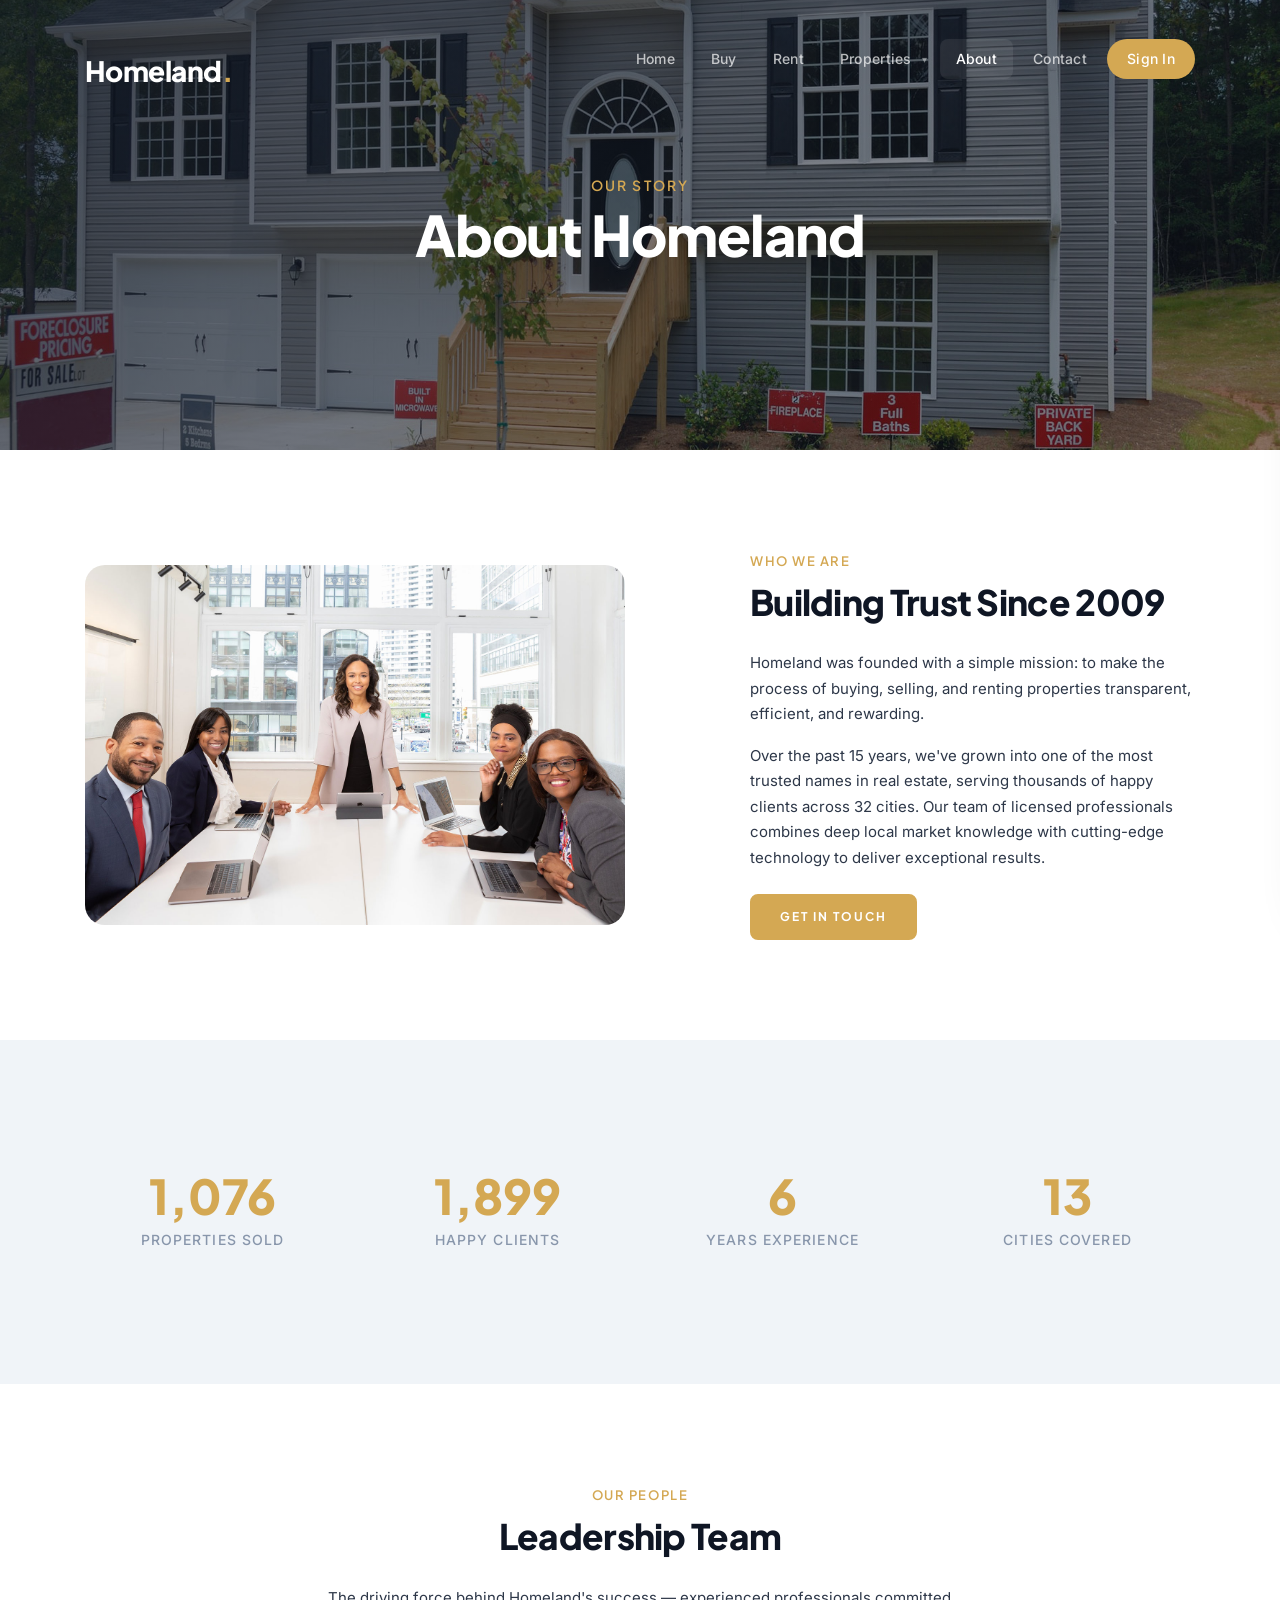
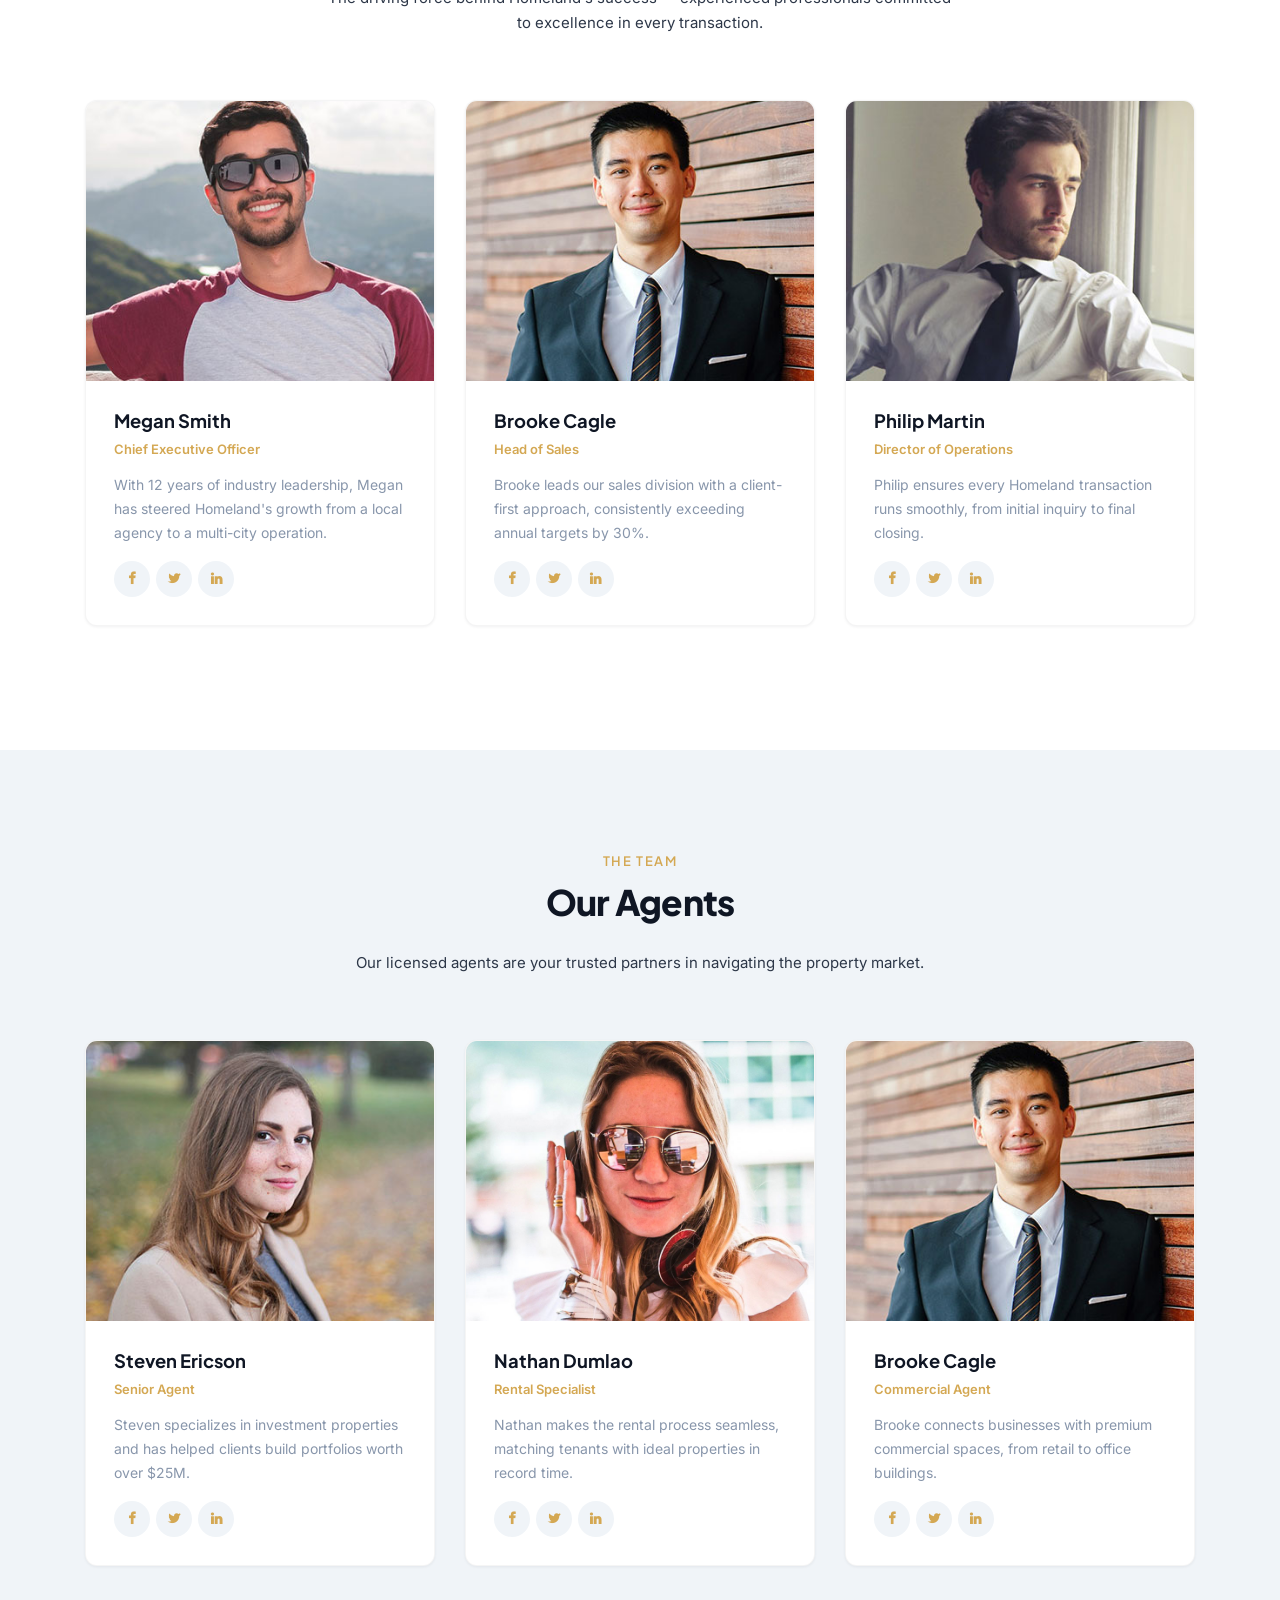
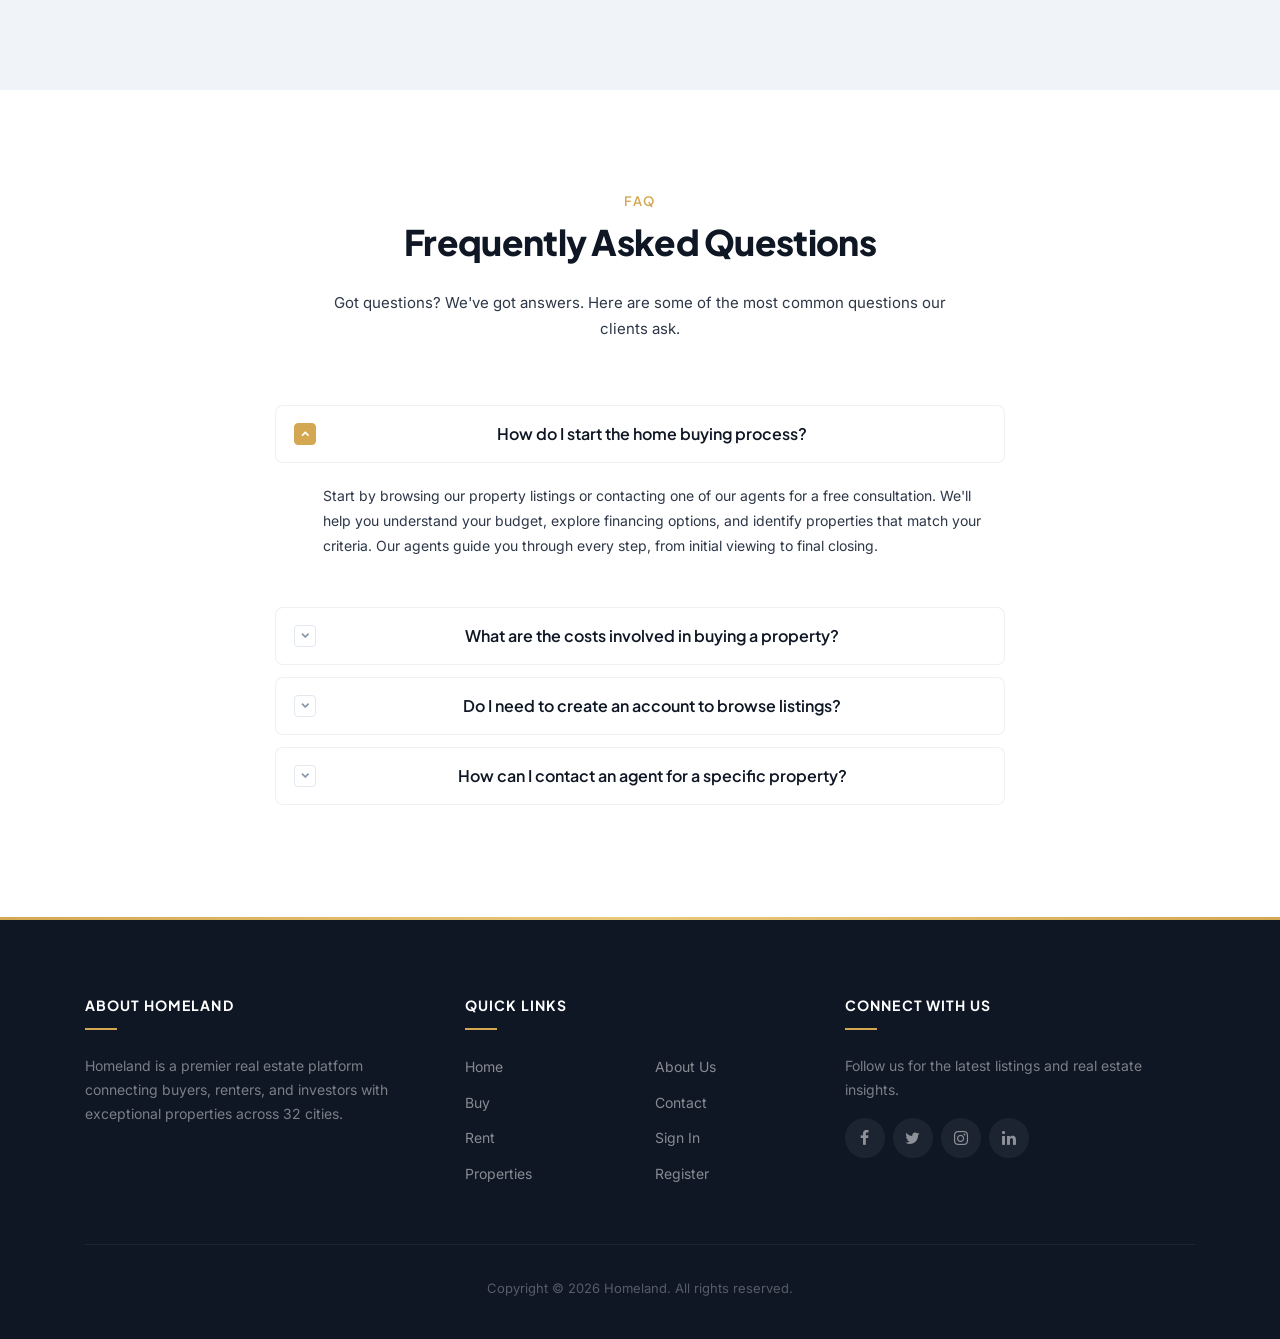
==== about.html @ 57247617 "All files and folder added" ====
<!DOCTYPE html>
<html lang="en">
  <head>
    <title>About Us — Homeland Real Estate</title>
    <meta charset="utf-8">
    <meta name="viewport" content="width=device-width, initial-scale=1, shrink-to-fit=no">
    <meta name="description" content="Learn about Homeland's mission, our leadership team, and why we're the most trusted name in real estate.">
    <link rel="preconnect" href="https://fonts.googleapis.com">
    <link rel="preconnect" href="https://fonts.gstatic.com" crossorigin>
    <link href="https://fonts.googleapis.com/css2?family=Plus+Jakarta+Sans:wght@400;500;600;700;800&family=Inter:wght@400;500;600&display=swap" rel="stylesheet">
    <link rel="stylesheet" href="fonts/icomoon/style.css">
    <link rel="stylesheet" href="css/bootstrap.min.css">
    <link rel="stylesheet" href="css/owl.carousel.min.css">
    <link rel="stylesheet" href="css/owl.theme.default.min.css">
    <link rel="stylesheet" href="fonts/flaticon/font/flaticon.css">
    <link rel="stylesheet" href="css/aos.css">
    <link rel="stylesheet" href="css/style.css">
  </head>
  <body>
  <div class="site-loader"></div>
  <div class="site-wrap">
    <div class="site-mobile-menu"><div class="site-mobile-menu-header"><div class="site-mobile-menu-close mt-3"><span class="icon-close2 js-menu-toggle"></span></div></div><div class="site-mobile-menu-body"></div></div>

    <div class="site-navbar" id="site-navbar">
      <div class="container py-1">
        <div class="row align-items-center">
          <div class="col-8 col-md-8 col-lg-4">
            <h1 class="mb-0 site-logo"><a href="index.html" class="text-white h2 mb-0"><strong>Homeland<span class="dot">.</span></strong></a></h1>
          </div>
          <div class="col-4 col-md-4 col-lg-8">
            <nav class="site-navigation text-right text-md-right" role="navigation">
              <div class="d-inline-block d-lg-none ml-md-0 mr-auto py-3"><a href="#" class="site-menu-toggle js-menu-toggle text-white"><span class="icon-menu h3"></span></a></div>
              <ul class="site-menu js-clone-nav d-none d-lg-block">
                <li><a href="index.html">Home</a></li>
                <li><a href="buy.html">Buy</a></li>
                <li><a href="rent.html">Rent</a></li>
                <li class="has-children"><a href="properties.html">Properties</a><ul class="dropdown arrow-top"><li><a href="#">Condo</a></li><li><a href="#">Property Land</a></li><li><a href="#">Commercial</a></li></ul></li>
                <li class="active"><a href="about.html">About</a></li>
                <li><a href="contact.html">Contact</a></li>
                <li><a href="login.html">Sign In</a></li>
              </ul>
            </nav>
          </div>
        </div>
      </div>
    </div>

    <div class="site-blocks-cover inner-page-cover overlay" style="background-image: url(images/hero_bg_2.jpg);">
      <div class="container">
        <div class="row align-items-center justify-content-center text-center">
          <div class="col-md-10" data-aos="fade-up">
            <span class="hero-subtitle">Our Story</span>
            <h1 class="mb-2">About Homeland</h1>
          </div>
        </div>
      </div>
    </div>

    <!-- Company Story -->
    <div class="site-section">
      <div class="container">
        <div class="row align-items-center">
          <div class="col-md-6 mb-4 mb-md-0" data-aos="fade-up">
            <img src="images/about.jpg" alt="About Homeland Real Estate" class="img-fluid rounded-lg" style="border-radius:var(--radius-lg);">
          </div>
          <div class="col-md-5 ml-auto" data-aos="fade-up" data-aos-delay="100">
            <div class="site-section-title">
              <span class="section-subtitle">Who We Are</span>
              <h2>Building Trust Since 2009</h2>
            </div>
            <p class="mb-3">Homeland was founded with a simple mission: to make the process of buying, selling, and renting properties transparent, efficient, and rewarding.</p>
            <p class="mb-4">Over the past 15 years, we've grown into one of the most trusted names in real estate, serving thousands of happy clients across 32 cities. Our team of licensed professionals combines deep local market knowledge with cutting-edge technology to deliver exceptional results.</p>
            <a href="contact.html" class="btn btn-amber btn-2">Get in Touch</a>
          </div>
        </div>
      </div>
    </div>

    <!-- Stats -->
    <div class="site-section bg-light" data-aos="fade-up">
      <div class="container">
        <div class="row">
          <div class="col-6 col-md-3"><div class="stat-item"><div class="stat-number" data-count="2500">0</div><div class="stat-label">Properties Sold</div></div></div>
          <div class="col-6 col-md-3"><div class="stat-item"><div class="stat-number" data-count="4800">0</div><div class="stat-label">Happy Clients</div></div></div>
          <div class="col-6 col-md-3"><div class="stat-item"><div class="stat-number" data-count="15">0</div><div class="stat-label">Years Experience</div></div></div>
          <div class="col-6 col-md-3"><div class="stat-item"><div class="stat-number" data-count="32">0</div><div class="stat-label">Cities Covered</div></div></div>
        </div>
      </div>
    </div>

    <!-- Leadership -->
    <div class="site-section">
      <div class="container">
        <div class="row mb-5 justify-content-center" data-aos="fade-up">
          <div class="col-md-7 text-center">
            <div class="site-section-title"><span class="section-subtitle">Our People</span><h2>Leadership Team</h2></div>
            <p>The driving force behind Homeland's success — experienced professionals committed to excellence in every transaction.</p>
          </div>
        </div>
        <div class="row">
          <div class="col-md-6 col-lg-4 mb-4" data-aos="fade-up" data-aos-delay="100">
            <div class="team-member"><img src="images/person_1.jpg" alt="Megan Smith"><div class="text"><h2>Megan Smith</h2><span>Chief Executive Officer</span><p>With 12 years of industry leadership, Megan has steered Homeland's growth from a local agency to a multi-city operation.</p><div class="social-links"><a href="#"><span class="icon-facebook"></span></a><a href="#"><span class="icon-twitter"></span></a><a href="#"><span class="icon-linkedin"></span></a></div></div></div>
          </div>
          <div class="col-md-6 col-lg-4 mb-4" data-aos="fade-up" data-aos-delay="200">
            <div class="team-member"><img src="images/person_2.jpg" alt="Brooke Cagle"><div class="text"><h2>Brooke Cagle</h2><span>Head of Sales</span><p>Brooke leads our sales division with a client-first approach, consistently exceeding annual targets by 30%.</p><div class="social-links"><a href="#"><span class="icon-facebook"></span></a><a href="#"><span class="icon-twitter"></span></a><a href="#"><span class="icon-linkedin"></span></a></div></div></div>
          </div>
          <div class="col-md-6 col-lg-4 mb-4" data-aos="fade-up" data-aos-delay="300">
            <div class="team-member"><img src="images/person_3.jpg" alt="Philip Martin"><div class="text"><h2>Philip Martin</h2><span>Director of Operations</span><p>Philip ensures every Homeland transaction runs smoothly, from initial inquiry to final closing.</p><div class="social-links"><a href="#"><span class="icon-facebook"></span></a><a href="#"><span class="icon-twitter"></span></a><a href="#"><span class="icon-linkedin"></span></a></div></div></div>
          </div>
        </div>
      </div>
    </div>

    <!-- Agents -->
    <div class="site-section bg-light">
      <div class="container">
        <div class="row mb-5 justify-content-center" data-aos="fade-up">
          <div class="col-md-7 text-center">
            <div class="site-section-title"><span class="section-subtitle">The Team</span><h2>Our Agents</h2></div>
            <p>Our licensed agents are your trusted partners in navigating the property market.</p>
          </div>
        </div>
        <div class="row">
          <div class="col-md-6 col-lg-4 mb-4" data-aos="fade-up" data-aos-delay="100">
            <div class="team-member"><img src="images/person_4.jpg" alt="Steven Ericson"><div class="text"><h2>Steven Ericson</h2><span>Senior Agent</span><p>Steven specializes in investment properties and has helped clients build portfolios worth over $25M.</p><div class="social-links"><a href="#"><span class="icon-facebook"></span></a><a href="#"><span class="icon-twitter"></span></a><a href="#"><span class="icon-linkedin"></span></a></div></div></div>
          </div>
          <div class="col-md-6 col-lg-4 mb-4" data-aos="fade-up" data-aos-delay="200">
            <div class="team-member"><img src="images/person_5.jpg" alt="Nathan Dumlao"><div class="text"><h2>Nathan Dumlao</h2><span>Rental Specialist</span><p>Nathan makes the rental process seamless, matching tenants with ideal properties in record time.</p><div class="social-links"><a href="#"><span class="icon-facebook"></span></a><a href="#"><span class="icon-twitter"></span></a><a href="#"><span class="icon-linkedin"></span></a></div></div></div>
          </div>
          <div class="col-md-6 col-lg-4 mb-4" data-aos="fade-up" data-aos-delay="300">
            <div class="team-member"><img src="images/person_2.jpg" alt="Brooke Cagle"><div class="text"><h2>Brooke Cagle</h2><span>Commercial Agent</span><p>Brooke connects businesses with premium commercial spaces, from retail to office buildings.</p><div class="social-links"><a href="#"><span class="icon-facebook"></span></a><a href="#"><span class="icon-twitter"></span></a><a href="#"><span class="icon-linkedin"></span></a></div></div></div>
          </div>
        </div>
      </div>
    </div>

    <!-- FAQ -->
    <div class="site-section">
      <div class="container">
        <div class="row justify-content-center mb-5" data-aos="fade-up">
          <div class="col-md-7 text-center">
            <div class="site-section-title"><span class="section-subtitle">FAQ</span><h2>Frequently Asked Questions</h2></div>
            <p>Got questions? We've got answers. Here are some of the most common questions our clients ask.</p>
          </div>
        </div>
        <div class="row justify-content-center" data-aos="fade-up" data-aos-delay="100">
          <div class="col-md-8">
            <div class="accordion" id="accordion">
              <div class="accordion-item"><h3 class="mb-0 heading"><a class="btn-block" data-toggle="collapse" href="#collapseOne" role="button" aria-expanded="true" aria-controls="collapseOne">How do I start the home buying process?<span class="icon"></span></a></h3><div id="collapseOne" class="collapse show" data-parent="#accordion"><div class="body-text"><p>Start by browsing our property listings or contacting one of our agents for a free consultation. We'll help you understand your budget, explore financing options, and identify properties that match your criteria. Our agents guide you through every step, from initial viewing to final closing.</p></div></div></div>
              <div class="accordion-item"><h3 class="mb-0 heading"><a class="btn-block" data-toggle="collapse" href="#collapseTwo" role="button" aria-expanded="false" aria-controls="collapseTwo">What are the costs involved in buying a property?<span class="icon"></span></a></h3><div id="collapseTwo" class="collapse" data-parent="#accordion"><div class="body-text"><p>Beyond the purchase price, buyers should budget for closing costs (typically 2-5% of the price), property inspection fees, appraisal fees, and potential homeowner's insurance. Our agents provide a detailed cost breakdown specific to each property so there are no surprises.</p></div></div></div>
              <div class="accordion-item"><h3 class="mb-0 heading"><a class="btn-block" data-toggle="collapse" href="#collapseThree" role="button" aria-expanded="false" aria-controls="collapseThree">Do I need to create an account to browse listings?<span class="icon"></span></a></h3><div id="collapseThree" class="collapse" data-parent="#accordion"><div class="body-text"><p>No, you can freely browse all our property listings without an account. However, creating a free account lets you save favorite properties, set up search alerts, and get personalized recommendations based on your preferences.</p></div></div></div>
              <div class="accordion-item"><h3 class="mb-0 heading"><a class="btn-block" data-toggle="collapse" href="#collapseFour" role="button" aria-expanded="false" aria-controls="collapseFour">How can I contact an agent for a specific property?<span class="icon"></span></a></h3><div id="collapseFour" class="collapse" data-parent="#accordion"><div class="body-text"><p>Each property listing features a "Contact Agent" form where you can send a direct inquiry. You can also call our main office, use the live chat on our contact page, or visit us in person. We aim to respond to all inquiries within 2 business hours.</p></div></div></div>
            </div>
          </div>
        </div>
      </div>
    </div>

    <footer class="site-footer">
      <div class="container">
        <div class="row">
          <div class="col-lg-4 mb-5 mb-lg-0"><h3 class="footer-heading mb-4">About Homeland</h3><p>Homeland is a premier real estate platform connecting buyers, renters, and investors with exceptional properties across 32 cities.</p></div>
          <div class="col-lg-4 mb-5 mb-lg-0"><div class="row"><div class="col-md-12"><h3 class="footer-heading mb-4">Quick Links</h3></div><div class="col-md-6"><ul><li><a href="index.html">Home</a></li><li><a href="buy.html">Buy</a></li><li><a href="rent.html">Rent</a></li><li><a href="properties.html">Properties</a></li></ul></div><div class="col-md-6"><ul><li><a href="about.html">About Us</a></li><li><a href="contact.html">Contact</a></li><li><a href="login.html">Sign In</a></li><li><a href="register.html">Register</a></li></ul></div></div></div>
          <div class="col-lg-4"><h3 class="footer-heading mb-4">Connect With Us</h3><p>Follow us for the latest listings and real estate insights.</p><div class="footer-social mt-3"><a href="#"><span class="icon-facebook"></span></a><a href="#"><span class="icon-twitter"></span></a><a href="#"><span class="icon-instagram"></span></a><a href="#"><span class="icon-linkedin"></span></a></div></div>
        </div>
        <div class="footer-bottom"><p>Copyright &copy; <script>document.write(new Date().getFullYear());</script> Homeland. All rights reserved.</p></div>
      </div>
    </footer>
  </div>

  <script src="js/jquery-3.3.1.min.js"></script>
  <script src="js/jquery-migrate-3.0.1.min.js"></script>
  <script src="js/jquery-ui.js"></script>
  <script src="js/popper.min.js"></script>
  <script src="js/bootstrap.min.js"></script>
  <script src="js/owl.carousel.min.js"></script>
  <script src="js/aos.js"></script>
  <script src="js/main.js"></script>
  </body>
</html>
---- fonts/icomoon/style.css ----
@font-face {
  font-family: 'icomoon';
  src:  url('fonts/icomoon.eot?10si43');
  src:  url('fonts/icomoon.eot?10si43#iefix') format('embedded-opentype'),
    url('fonts/icomoon.ttf?10si43') format('truetype'),
    url('fonts/icomoon.woff?10si43') format('woff'),
    url('fonts/icomoon.svg?10si43#icomoon') format('svg');
  font-weight: normal;
  font-style: normal;
}

[class^="icon-"], [class*=" icon-"] {
  /* use !important to prevent issues with browser extensions that change fonts */
  font-family: 'icomoon' !important;
  speak: none;
  font-style: normal;
  font-weight: normal;
  font-variant: normal;
  text-transform: none;
  line-height: 1;

  /* Better Font Rendering =========== */
  -webkit-font-smoothing: antialiased;
  -moz-osx-font-smoothing: grayscale;
}

.icon-asterisk:before {
  content: "\f069";
}
.icon-plus:before {
  content: "\f067";
}
.icon-question:before {
  content: "\f128";
}
.icon-minus:before {
  content: "\f068";
}
.icon-glass:before {
  content: "\f000";
}
.icon-music:before {
  content: "\f001";
}
.icon-search:before {
  content: "\f002";
}
.icon-envelope-o:before {
  content: "\f003";
}
.icon-heart:before {
  content: "\f004";
}
.icon-star:before {
  content: "\f005";
}
.icon-star-o:before {
  content: "\f006";
}
.icon-user:before {
  content: "\f007";
}
.icon-film:before {
  content: "\f008";
}
.icon-th-large:before {
  content: "\f009";
}
.icon-th:before {
  content: "\f00a";
}
.icon-th-list:before {
  content: "\f00b";
}
.icon-check:before {
  content: "\f00c";
}
.icon-close:before {
  content: "\f00d";
}
.icon-remove:before {
  content: "\f00d";
}
.icon-times:before {
  content: "\f00d";
}
.icon-search-plus:before {
  content: "\f00e";
}
.icon-search-minus:before {
  content: "\f010";
}
.icon-power-off:before {
  content: "\f011";
}
.icon-signal:before {
  content: "\f012";
}
.icon-cog:before {
  content: "\f013";
}
.icon-gear:before {
  content: "\f013";
}
.icon-trash-o:before {
  content: "\f014";
}
.icon-home:before {
  content: "\f015";
}
.icon-file-o:before {
  content: "\f016";
}
.icon-clock-o:before {
  content: "\f017";
}
.icon-road:before {
  content: "\f018";
}
.icon-download:before {
  content: "\f019";
}
.icon-arrow-circle-o-down:before {
  content: "\f01a";
}
.icon-arrow-circle-o-up:before {
  content: "\f01b";
}
.icon-inbox:before {
  content: "\f01c";
}
.icon-play-circle-o:before {
  content: "\f01d";
}
.icon-repeat:before {
  content: "\f01e";
}
.icon-rotate-right:before {
  content: "\f01e";
}
.icon-refresh:before {
  content: "\f021";
}
.icon-list-alt:before {
  content: "\f022";
}
.icon-lock:before {
  content: "\f023";
}
.icon-flag:before {
  content: "\f024";
}
.icon-headphones:before {
  content: "\f025";
}
.icon-volume-off:before {
  content: "\f026";
}
.icon-volume-down:before {
  content: "\f027";
}
.icon-volume-up:before {
  content: "\f028";
}
.icon-qrcode:before {
  content: "\f029";
}
.icon-barcode:before {
  content: "\f02a";
}
.icon-tag:before {
  content: "\f02b";
}
.icon-tags:before {
  content: "\f02c";
}
.icon-book:before {
  content: "\f02d";
}
.icon-bookmark:before {
  content: "\f02e";
}
.icon-print:before {
  content: "\f02f";
}
.icon-camera:before {
  content: "\f030";
}
.icon-font:before {
  content: "\f031";
}
.icon-bold:before {
  content: "\f032";
}
.icon-italic:before {
  content: "\f033";
}
.icon-text-height:before {
  content: "\f034";
}
.icon-text-width:before {
  content: "\f035";
}
.icon-align-left:before {
  content: "\f036";
}
.icon-align-center:before {
  content: "\f037";
}
.icon-align-right:before {
  content: "\f038";
}
.icon-align-justify:before {
  content: "\f039";
}
.icon-list:before {
  content: "\f03a";
}
.icon-dedent:before {
  content: "\f03b";
}
.icon-outdent:before {
  content: "\f03b";
}
.icon-indent:before {
  content: "\f03c";
}
.icon-video-camera:before {
  content: "\f03d";
}
.icon-image:before {
  content: "\f03e";
}
.icon-photo:before {
  content: "\f03e";
}
.icon-picture-o:before {
  content: "\f03e";
}
.icon-pencil:before {
  content: "\f040";
}
.icon-map-marker:before {
  content: "\f041";
}
.icon-adjust:before {
  content: "\f042";
}
.icon-tint:before {
  content: "\f043";
}
.icon-edit:before {
  content: "\f044";
}
.icon-pencil-square-o:before {
  content: "\f044";
}
.icon-share-square-o:before {
  content: "\f045";
}
.icon-check-square-o:before {
  content: "\f046";
}
.icon-arrows:before {
  content: "\f047";
}
.icon-step-backward:before {
  content: "\f048";
}
.icon-fast-backward:before {
  content: "\f049";
}
.icon-backward:before {
  content: "\f04a";
}
.icon-play:before {
  content: "\f04b";
}
.icon-pause:before {
  content: "\f04c";
}
.icon-stop:before {
  content: "\f04d";
}
.icon-forward:before {
  content: "\f04e";
}
.icon-fast-forward:before {
  content: "\f050";
}
.icon-step-forward:before {
  content: "\f051";
}
.icon-eject:before {
  content: "\f052";
}
.icon-chevron-left:before {
  content: "\f053";
}
.icon-chevron-right:before {
  content: "\f054";
}
.icon-plus-circle:before {
  content: "\f055";
}
.icon-minus-circle:before {
  content: "\f056";
}
.icon-times-circle:before {
  content: "\f057";
}
.icon-check-circle:before {
  content: "\f058";
}
.icon-question-circle:before {
  content: "\f059";
}
.icon-info-circle:before {
  content: "\f05a";
}
.icon-crosshairs:before {
  content: "\f05b";
}
.icon-times-circle-o:before {
  content: "\f05c";
}
.icon-check-circle-o:before {
  content: "\f05d";
}
.icon-ban:before {
  content: "\f05e";
}
.icon-arrow-left:before {
  content: "\f060";
}
.icon-arrow-right:before {
  content: "\f061";
}
.icon-arrow-up:before {
  content: "\f062";
}
.icon-arrow-down:before {
  content: "\f063";
}
.icon-mail-forward:before {
  content: "\f064";
}
.icon-share:before {
  content: "\f064";
}
.icon-expand:before {
  content: "\f065";
}
.icon-compress:before {
  content: "\f066";
}
.icon-exclamation-circle:before {
  content: "\f06a";
}
.icon-gift:before {
  content: "\f06b";
}
.icon-leaf:before {
  content: "\f06c";
}
.icon-fire:before {
  content: "\f06d";
}
.icon-eye:before {
  content: "\f06e";
}
.icon-eye-slash:before {
  content: "\f070";
}
.icon-exclamation-triangle:before {
  content: "\f071";
}
.icon-warning:before {
  content: "\f071";
}
.icon-plane:before {
  content: "\f072";
}
.icon-calendar:before {
  content: "\f073";
}
.icon-random:before {
  content: "\f074";
}
.icon-comment:before {
  content: "\f075";
}
.icon-magnet:before {
  content: "\f076";
}
.icon-chevron-up:before {
  content: "\f077";
}
.icon-chevron-down:before {
  content: "\f078";
}
.icon-retweet:before {
  content: "\f079";
}
.icon-shopping-cart:before {
  content: "\f07a";
}
.icon-folder:before {
  content: "\f07b";
}
.icon-folder-open:before {
  content: "\f07c";
}
.icon-arrows-v:before {
  content: "\f07d";
}
.icon-arrows-h:before {
  content: "\f07e";
}
.icon-bar-chart:before {
  content: "\f080";
}
.icon-bar-chart-o:before {
  content: "\f080";
}
.icon-twitter-square:before {
  content: "\f081";
}
.icon-facebook-square:before {
  content: "\f082";
}
.icon-camera-retro:before {
  content: "\f083";
}
.icon-key:before {
  content: "\f084";
}
.icon-cogs:before {
  content: "\f085";
}
.icon-gears:before {
  content: "\f085";
}
.icon-comments:before {
  content: "\f086";
}
.icon-thumbs-o-up:before {
  content: "\f087";
}
.icon-thumbs-o-down:before {
  content: "\f088";
}
.icon-star-half:before {
  content: "\f089";
}
.icon-heart-o:before {
  content: "\f08a";
}
.icon-sign-out:before {
  content: "\f08b";
}
.icon-linkedin-square:before {
  content: "\f08c";
}
.icon-thumb-tack:before {
  content: "\f08d";
}
.icon-external-link:before {
  content: "\f08e";
}
.icon-sign-in:before {
  content: "\f090";
}
.icon-trophy:before {
  content: "\f091";
}
.icon-github-square:before {
  content: "\f092";
}
.icon-upload:before {
  content: "\f093";
}
.icon-lemon-o:before {
  content: "\f094";
}
.icon-phone:before {
  content: "\f095";
}
.icon-square-o:before {
  content: "\f096";
}
.icon-bookmark-o:before {
  content: "\f097";
}
.icon-phone-square:before {
  content: "\f098";
}
.icon-twitter:before {
  content: "\f099";
}
.icon-facebook:before {
  content: "\f09a";
}
.icon-facebook-f:before {
  content: "\f09a";
}
.icon-github:before {
  content: "\f09b";
}
.icon-unlock:before {
  content: "\f09c";
}
.icon-credit-card:before {
  content: "\f09d";
}
.icon-feed:before {
  content: "\f09e";
}
.icon-rss:before {
  content: "\f09e";
}
.icon-hdd-o:before {
  content: "\f0a0";
}
.icon-bullhorn:before {
  content: "\f0a1";
}
.icon-bell-o:before {
  content: "\f0a2";
}
.icon-certificate:before {
  content: "\f0a3";
}
.icon-hand-o-right:before {
  content: "\f0a4";
}
.icon-hand-o-left:before {
  content: "\f0a5";
}
.icon-hand-o-up:before {
  content: "\f0a6";
}
.icon-hand-o-down:before {
  content: "\f0a7";
}
.icon-arrow-circle-left:before {
  content: "\f0a8";
}
.icon-arrow-circle-right:before {
  content: "\f0a9";
}
.icon-arrow-circle-up:before {
  content: "\f0aa";
}
.icon-arrow-circle-down:before {
  content: "\f0ab";
}
.icon-globe:before {
  content: "\f0ac";
}
.icon-wrench:before {
  content: "\f0ad";
}
.icon-tasks:before {
  content: "\f0ae";
}
.icon-filter:before {
  content: "\f0b0";
}
.icon-briefcase:before {
  content: "\f0b1";
}
.icon-arrows-alt:before {
  content: "\f0b2";
}
.icon-group:before {
  content: "\f0c0";
}
.icon-users:before {
  content: "\f0c0";
}
.icon-chain:before {
  content: "\f0c1";
}
.icon-link:before {
  content: "\f0c1";
}
.icon-cloud:before {
  content: "\f0c2";
}
.icon-flask:before {
  content: "\f0c3";
}
.icon-cut:before {
  content: "\f0c4";
}
.icon-scissors:before {
  content: "\f0c4";
}
.icon-copy:before {
  content: "\f0c5";
}
.icon-files-o:before {
  content: "\f0c5";
}
.icon-paperclip:before {
  content: "\f0c6";
}
.icon-floppy-o:before {
  content: "\f0c7";
}
.icon-save:before {
  content: "\f0c7";
}
.icon-square:before {
  content: "\f0c8";
}
.icon-bars:before {
  content: "\f0c9";
}
.icon-navicon:before {
  content: "\f0c9";
}
.icon-reorder:before {
  content: "\f0c9";
}
.icon-list-ul:before {
  content: "\f0ca";
}
.icon-list-ol:before {
  content: "\f0cb";
}
.icon-strikethrough:before {
  content: "\f0cc";
}
.icon-underline:before {
  content: "\f0cd";
}
.icon-table:before {
  content: "\f0ce";
}
.icon-magic:before {
  content: "\f0d0";
}
.icon-truck:before {
  content: "\f0d1";
}
.icon-pinterest:before {
  content: "\f0d2";
}
.icon-pinterest-square:before {
  content: "\f0d3";
}
.icon-google-plus-square:before {
  content: "\f0d4";
}
.icon-google-plus:before {
  content: "\f0d5";
}
.icon-money:before {
  content: "\f0d6";
}
.icon-caret-down:before {
  content: "\f0d7";
}
.icon-caret-up:before {
  content: "\f0d8";
}
.icon-caret-left:before {
  content: "\f0d9";
}
.icon-caret-right:before {
  content: "\f0da";
}
.icon-columns:before {
  content: "\f0db";
}
.icon-sort:before {
  content: "\f0dc";
}
.icon-unsorted:before {
  content: "\f0dc";
}
.icon-sort-desc:before {
  content: "\f0dd";
}
.icon-sort-down:before {
  content: "\f0dd";
}
.icon-sort-asc:before {
  content: "\f0de";
}
.icon-sort-up:before {
  content: "\f0de";
}
.icon-envelope:before {
  content: "\f0e0";
}
.icon-linkedin:before {
  content: "\f0e1";
}
.icon-rotate-left:before {
  content: "\f0e2";
}
.icon-undo:before {
  content: "\f0e2";
}
.icon-gavel:before {
  content: "\f0e3";
}
.icon-legal:before {
  content: "\f0e3";
}
.icon-dashboard:before {
  content: "\f0e4";
}
.icon-tachometer:before {
  content: "\f0e4";
}
.icon-comment-o:before {
  content: "\f0e5";
}
.icon-comments-o:before {
  content: "\f0e6";
}
.icon-bolt:before {
  content: "\f0e7";
}
.icon-flash:before {
  content: "\f0e7";
}
.icon-sitemap:before {
  content: "\f0e8";
}
.icon-umbrella:before {
  content: "\f0e9";
}
.icon-clipboard:before {
  content: "\f0ea";
}
.icon-paste:before {
  content: "\f0ea";
}
.icon-lightbulb-o:before {
  content: "\f0eb";
}
.icon-exchange:before {
  content: "\f0ec";
}
.icon-cloud-download:before {
  content: "\f0ed";
}
.icon-cloud-upload:before {
  content: "\f0ee";
}
.icon-user-md:before {
  content: "\f0f0";
}
.icon-stethoscope:before {
  content: "\f0f1";
}
.icon-suitcase:before {
  content: "\f0f2";
}
.icon-bell:before {
  content: "\f0f3";
}
.icon-coffee:before {
  content: "\f0f4";
}
.icon-cutlery:before {
  content: "\f0f5";
}
.icon-file-text-o:before {
  content: "\f0f6";
}
.icon-building-o:before {
  content: "\f0f7";
}
.icon-hospital-o:before {
  content: "\f0f8";
}
.icon-ambulance:before {
  content: "\f0f9";
}
.icon-medkit:before {
  content: "\f0fa";
}
.icon-fighter-jet:before {
  content: "\f0fb";
}
.icon-beer:before {
  content: "\f0fc";
}
.icon-h-square:before {
  content: "\f0fd";
}
.icon-plus-square:before {
  content: "\f0fe";
}
.icon-angle-double-left:before {
  content: "\f100";
}
.icon-angle-double-right:before {
  content: "\f101";
}
.icon-angle-double-up:before {
  content: "\f102";
}
.icon-angle-double-down:before {
  content: "\f103";
}
.icon-angle-left:before {
  content: "\f104";
}
.icon-angle-right:before {
  content: "\f105";
}
.icon-angle-up:before {
  content: "\f106";
}
.icon-angle-down:before {
  content: "\f107";
}
.icon-desktop:before {
  content: "\f108";
}
.icon-laptop:before {
  content: "\f109";
}
.icon-tablet:before {
  content: "\f10a";
}
.icon-mobile:before {
  content: "\f10b";
}
.icon-mobile-phone:before {
  content: "\f10b";
}
.icon-circle-o:before {
  content: "\f10c";
}
.icon-quote-left:before {
  content: "\f10d";
}
.icon-quote-right:before {
  content: "\f10e";
}
.icon-spinner:before {
  content: "\f110";
}
.icon-circle:before {
  content: "\f111";
}
.icon-mail-reply:before {
  content: "\f112";
}
.icon-reply:before {
  content: "\f112";
}
.icon-github-alt:before {
  content: "\f113";
}
.icon-folder-o:before {
  content: "\f114";
}
.icon-folder-open-o:before {
  content: "\f115";
}
.icon-smile-o:before {
  content: "\f118";
}
.icon-frown-o:before {
  content: "\f119";
}
.icon-meh-o:before {
  content: "\f11a";
}
.icon-gamepad:before {
  content: "\f11b";
}
.icon-keyboard-o:before {
  content: "\f11c";
}
.icon-flag-o:before {
  content: "\f11d";
}
.icon-flag-checkered:before {
  content: "\f11e";
}
.icon-terminal:before {
  content: "\f120";
}
.icon-code:before {
  content: "\f121";
}
.icon-mail-reply-all:before {
  content: "\f122";
}
.icon-reply-all:before {
  content: "\f122";
}
.icon-star-half-empty:before {
  content: "\f123";
}
.icon-star-half-full:before {
  content: "\f123";
}
.icon-star-half-o:before {
  content: "\f123";
}
.icon-location-arrow:before {
  content: "\f124";
}
.icon-crop:before {
  content: "\f125";
}
.icon-code-fork:before {
  content: "\f126";
}
.icon-chain-broken:before {
  content: "\f127";
}
.icon-unlink:before {
  content: "\f127";
}
.icon-info:before {
  content: "\f129";
}
.icon-exclamation:before {
  content: "\f12a";
}
.icon-superscript:before {
  content: "\f12b";
}
.icon-subscript:before {
  content: "\f12c";
}
.icon-eraser:before {
  content: "\f12d";
}
.icon-puzzle-piece:before {
  content: "\f12e";
}
.icon-microphone:before {
  content: "\f130";
}
.icon-microphone-slash:before {
  content: "\f131";
}
.icon-shield:before {
  content: "\f132";
}
.icon-calendar-o:before {
  content: "\f133";
}
.icon-fire-extinguisher:before {
  content: "\f134";
}
.icon-rocket:before {
  content: "\f135";
}
.icon-maxcdn:before {
  content: "\f136";
}
.icon-chevron-circle-left:before {
  content: "\f137";
}
.icon-chevron-circle-right:before {
  content: "\f138";
}
.icon-chevron-circle-up:before {
  content: "\f139";
}
.icon-chevron-circle-down:before {
  content: "\f13a";
}
.icon-html5:before {
  content: "\f13b";
}
.icon-css3:before {
  content: "\f13c";
}
.icon-anchor:before {
  content: "\f13d";
}
.icon-unlock-alt:before {
  content: "\f13e";
}
.icon-bullseye:before {
  content: "\f140";
}
.icon-ellipsis-h:before {
  content: "\f141";
}
.icon-ellipsis-v:before {
  content: "\f142";
}
.icon-rss-square:before {
  content: "\f143";
}
.icon-play-circle:before {
  content: "\f144";
}
.icon-ticket:before {
  content: "\f145";
}
.icon-minus-square:before {
  content: "\f146";
}
.icon-minus-square-o:before {
  content: "\f147";
}
.icon-level-up:before {
  content: "\f148";
}
.icon-level-down:before {
  content: "\f149";
}
.icon-check-square:before {
  content: "\f14a";
}
.icon-pencil-square:before {
  content: "\f14b";
}
.icon-external-link-square:before {
  content: "\f14c";
}
.icon-share-square:before {
  content: "\f14d";
}
.icon-compass:before {
  content: "\f14e";
}
.icon-caret-square-o-down:before {
  content: "\f150";
}
.icon-toggle-down:before {
  content: "\f150";
}
.icon-caret-square-o-up:before {
  content: "\f151";
}
.icon-toggle-up:before {
  content: "\f151";
}
.icon-caret-square-o-right:before {
  content: "\f152";
}
.icon-toggle-right:before {
  content: "\f152";
}
.icon-eur:before {
  content: "\f153";
}
.icon-euro:before {
  content: "\f153";
}
.icon-gbp:before {
  content: "\f154";
}
.icon-dollar:before {
  content: "\f155";
}
.icon-usd:before {
  content: "\f155";
}
.icon-inr:before {
  content: "\f156";
}
.icon-rupee:before {
  content: "\f156";
}
.icon-cny:before {
  content: "\f157";
}
.icon-jpy:before {
  content: "\f157";
}
.icon-rmb:before {
  content: "\f157";
}
.icon-yen:before {
  content: "\f157";
}
.icon-rouble:before {
  content: "\f158";
}
.icon-rub:before {
  content: "\f158";
}
.icon-ruble:before {
  content: "\f158";
}
.icon-krw:before {
  content: "\f159";
}
.icon-won:before {
  content: "\f159";
}
.icon-bitcoin:before {
  content: "\f15a";
}
.icon-btc:before {
  content: "\f15a";
}
.icon-file:before {
  content: "\f15b";
}
.icon-file-text:before {
  content: "\f15c";
}
.icon-sort-alpha-asc:before {
  content: "\f15d";
}
.icon-sort-alpha-desc:before {
  content: "\f15e";
}
.icon-sort-amount-asc:before {
  content: "\f160";
}
.icon-sort-amount-desc:before {
  content: "\f161";
}
.icon-sort-numeric-asc:before {
  content: "\f162";
}
.icon-sort-numeric-desc:before {
  content: "\f163";
}
.icon-thumbs-up:before {
  content: "\f164";
}
.icon-thumbs-down:before {
  content: "\f165";
}
.icon-youtube-square:before {
  content: "\f166";
}
.icon-youtube:before {
  content: "\f167";
}
.icon-xing:before {
  content: "\f168";
}
.icon-xing-square:before {
  content: "\f169";
}
.icon-youtube-play:before {
  content: "\f16a";
}
.icon-dropbox:before {
  content: "\f16b";
}
.icon-stack-overflow:before {
  content: "\f16c";
}
.icon-instagram:before {
  content: "\f16d";
}
.icon-flickr:before {
  content: "\f16e";
}
.icon-adn:before {
  content: "\f170";
}
.icon-bitbucket:before {
  content: "\f171";
}
.icon-bitbucket-square:before {
  content: "\f172";
}
.icon-tumblr:before {
  content: "\f173";
}
.icon-tumblr-square:before {
  content: "\f174";
}
.icon-long-arrow-down:before {
  content: "\f175";
}
.icon-long-arrow-up:before {
  content: "\f176";
}
.icon-long-arrow-left:before {
  content: "\f177";
}
.icon-long-arrow-right:before {
  content: "\f178";
}
.icon-apple:before {
  content: "\f179";
}
.icon-windows:before {
  content: "\f17a";
}
.icon-android:before {
  content: "\f17b";
}
.icon-linux:before {
  content: "\f17c";
}
.icon-dribbble:before {
  content: "\f17d";
}
.icon-skype:before {
  content: "\f17e";
}
.icon-foursquare:before {
  content: "\f180";
}
.icon-trello:before {
  content: "\f181";
}
.icon-female:before {
  content: "\f182";
}
.icon-male:before {
  content: "\f183";
}
.icon-gittip:before {
  content: "\f184";
}
.icon-gratipay:before {
  content: "\f184";
}
.icon-sun-o:before {
  content: "\f185";
}
.icon-moon-o:before {
  content: "\f186";
}
.icon-archive:before {
  content: "\f187";
}
.icon-bug:before {
  content: "\f188";
}
.icon-vk:before {
  content: "\f189";
}
.icon-weibo:before {
  content: "\f18a";
}
.icon-renren:before {
  content: "\f18b";
}
.icon-pagelines:before {
  content: "\f18c";
}
.icon-stack-exchange:before {
  content: "\f18d";
}
.icon-arrow-circle-o-right:before {
  content: "\f18e";
}
.icon-arrow-circle-o-left:before {
  content: "\f190";
}
.icon-caret-square-o-left:before {
  content: "\f191";
}
.icon-toggle-left:before {
  content: "\f191";
}
.icon-dot-circle-o:before {
  content: "\f192";
}
.icon-wheelchair:before {
  content: "\f193";
}
.icon-vimeo-square:before {
  content: "\f194";
}
.icon-try:before {
  content: "\f195";
}
.icon-turkish-lira:before {
  content: "\f195";
}
.icon-plus-square-o:before {
  content: "\f196";
}
.icon-space-shuttle:before {
  content: "\f197";
}
.icon-slack:before {
  content: "\f198";
}
.icon-envelope-square:before {
  content: "\f199";
}
.icon-wordpress:before {
  content: "\f19a";
}
.icon-openid:before {
  content: "\f19b";
}
.icon-bank:before {
  content: "\f19c";
}
.icon-institution:before {
  content: "\f19c";
}
.icon-university:before {
  content: "\f19c";
}
.icon-graduation-cap:before {
  content: "\f19d";
}
.icon-mortar-board:before {
  content: "\f19d";
}
.icon-yahoo:before {
  content: "\f19e";
}
.icon-google:before {
  content: "\f1a0";
}
.icon-reddit:before {
  content: "\f1a1";
}
.icon-reddit-square:before {
  content: "\f1a2";
}
.icon-stumbleupon-circle:before {
  content: "\f1a3";
}
.icon-stumbleupon:before {
  content: "\f1a4";
}
.icon-delicious:before {
  content: "\f1a5";
}
.icon-digg:before {
  content: "\f1a6";
}
.icon-pied-piper-pp:before {
  content: "\f1a7";
}
.icon-pied-piper-alt:before {
  content: "\f1a8";
}
.icon-drupal:before {
  content: "\f1a9";
}
.icon-joomla:before {
  content: "\f1aa";
}
.icon-language:before {
  content: "\f1ab";
}
.icon-fax:before {
  content: "\f1ac";
}
.icon-building:before {
  content: "\f1ad";
}
.icon-child:before {
  content: "\f1ae";
}
.icon-paw:before {
  content: "\f1b0";
}
.icon-spoon:before {
  content: "\f1b1";
}
.icon-cube:before {
  content: "\f1b2";
}
.icon-cubes:before {
  content: "\f1b3";
}
.icon-behance:before {
  content: "\f1b4";
}
.icon-behance-square:before {
  content: "\f1b5";
}
.icon-steam:before {
  content: "\f1b6";
}
.icon-steam-square:before {
  content: "\f1b7";
}
.icon-recycle:before {
  content: "\f1b8";
}
.icon-automobile:before {
  content: "\f1b9";
}
.icon-car:before {
  content: "\f1b9";
}
.icon-cab:before {
  content: "\f1ba";
}
.icon-taxi:before {
  content: "\f1ba";
}
.icon-tree:before {
  content: "\f1bb";
}
.icon-spotify:before {
  content: "\f1bc";
}
.icon-deviantart:before {
  content: "\f1bd";
}
.icon-soundcloud:before {
  content: "\f1be";
}
.icon-database:before {
  content: "\f1c0";
}
.icon-file-pdf-o:before {
  content: "\f1c1";
}
.icon-file-word-o:before {
  content: "\f1c2";
}
.icon-file-excel-o:before {
  content: "\f1c3";
}
.icon-file-powerpoint-o:before {
  content: "\f1c4";
}
.icon-file-image-o:before {
  content: "\f1c5";
}
.icon-file-photo-o:before {
  content: "\f1c5";
}
.icon-file-picture-o:before {
  content: "\f1c5";
}
.icon-file-archive-o:before {
  content: "\f1c6";
}
.icon-file-zip-o:before {
  content: "\f1c6";
}
.icon-file-audio-o:before {
  content: "\f1c7";
}
.icon-file-sound-o:before {
  content: "\f1c7";
}
.icon-file-movie-o:before {
  content: "\f1c8";
}
.icon-file-video-o:before {
  content: "\f1c8";
}
.icon-file-code-o:before {
  content: "\f1c9";
}
.icon-vine:before {
  content: "\f1ca";
}
.icon-codepen:before {
  content: "\f1cb";
}
.icon-jsfiddle:before {
  content: "\f1cc";
}
.icon-life-bouy:before {
  content: "\f1cd";
}
.icon-life-buoy:before {
  content: "\f1cd";
}
.icon-life-ring:before {
  content: "\f1cd";
}
.icon-life-saver:before {
  content: "\f1cd";
}
.icon-support:before {
  content: "\f1cd";
}
.icon-circle-o-notch:before {
  content: "\f1ce";
}
.icon-ra:before {
  content: "\f1d0";
}
.icon-rebel:before {
  content: "\f1d0";
}
.icon-resistance:before {
  content: "\f1d0";
}
.icon-empire:before {
  content: "\f1d1";
}
.icon-ge:before {
  content: "\f1d1";
}
.icon-git-square:before {
  content: "\f1d2";
}
.icon-git:before {
  content: "\f1d3";
}
.icon-hacker-news:before {
  content: "\f1d4";
}
.icon-y-combinator-square:before {
  content: "\f1d4";
}
.icon-yc-square:before {
  content: "\f1d4";
}
.icon-tencent-weibo:before {
  content: "\f1d5";
}
.icon-qq:before {
  content: "\f1d6";
}
.icon-wechat:before {
  content: "\f1d7";
}
.icon-weixin:before {
  content: "\f1d7";
}
.icon-paper-plane:before {
  content: "\f1d8";
}
.icon-send:before {
  content: "\f1d8";
}
.icon-paper-plane-o:before {
  content: "\f1d9";
}
.icon-send-o:before {
  content: "\f1d9";
}
.icon-history:before {
  content: "\f1da";
}
.icon-circle-thin:before {
  content: "\f1db";
}
.icon-header:before {
  content: "\f1dc";
}
.icon-paragraph:before {
  content: "\f1dd";
}
.icon-sliders:before {
  content: "\f1de";
}
.icon-share-alt:before {
  content: "\f1e0";
}
.icon-share-alt-square:before {
  content: "\f1e1";
}
.icon-bomb:before {
  content: "\f1e2";
}
.icon-futbol-o:before {
  content: "\f1e3";
}
.icon-soccer-ball-o:before {
  content: "\f1e3";
}
.icon-tty:before {
  content: "\f1e4";
}
.icon-binoculars:before {
  content: "\f1e5";
}
.icon-plug:before {
  content: "\f1e6";
}
.icon-slideshare:before {
  content: "\f1e7";
}
.icon-twitch:before {
  content: "\f1e8";
}
.icon-yelp:before {
  content: "\f1e9";
}
.icon-newspaper-o:before {
  content: "\f1ea";
}
.icon-wifi:before {
  content: "\f1eb";
}
.icon-calculator:before {
  content: "\f1ec";
}
.icon-paypal:before {
  content: "\f1ed";
}
.icon-google-wallet:before {
  content: "\f1ee";
}
.icon-cc-visa:before {
  content: "\f1f0";
}
.icon-cc-mastercard:before {
  content: "\f1f1";
}
.icon-cc-discover:before {
  content: "\f1f2";
}
.icon-cc-amex:before {
  content: "\f1f3";
}
.icon-cc-paypal:before {
  content: "\f1f4";
}
.icon-cc-stripe:before {
  content: "\f1f5";
}
.icon-bell-slash:before {
  content: "\f1f6";
}
.icon-bell-slash-o:before {
  content: "\f1f7";
}
.icon-trash:before {
  content: "\f1f8";
}
.icon-copyright:before {
  content: "\f1f9";
}
.icon-at:before {
  content: "\f1fa";
}
.icon-eyedropper:before {
  content: "\f1fb";
}
.icon-paint-brush:before {
  content: "\f1fc";
}
.icon-birthday-cake:before {
  content: "\f1fd";
}
.icon-area-chart:before {
  content: "\f1fe";
}
.icon-pie-chart:before {
  content: "\f200";
}
.icon-line-chart:before {
  content: "\f201";
}
.icon-lastfm:before {
  content: "\f202";
}
.icon-lastfm-square:before {
  content: "\f203";
}
.icon-toggle-off:before {
  content: "\f204";
}
.icon-toggle-on:before {
  content: "\f205";
}
.icon-bicycle:before {
  content: "\f206";
}
.icon-bus:before {
  content: "\f207";
}
.icon-ioxhost:before {
  content: "\f208";
}
.icon-angellist:before {
  content: "\f209";
}
.icon-cc:before {
  content: "\f20a";
}
.icon-ils:before {
  content: "\f20b";
}
.icon-shekel:before {
  content: "\f20b";
}
.icon-sheqel:before {
  content: "\f20b";
}
.icon-meanpath:before {
  content: "\f20c";
}
.icon-buysellads:before {
  content: "\f20d";
}
.icon-connectdevelop:before {
  content: "\f20e";
}
.icon-dashcube:before {
  content: "\f210";
}
.icon-forumbee:before {
  content: "\f211";
}
.icon-leanpub:before {
  content: "\f212";
}
.icon-sellsy:before {
  content: "\f213";
}
.icon-shirtsinbulk:before {
  content: "\f214";
}
.icon-simplybuilt:before {
  content: "\f215";
}
.icon-skyatlas:before {
  content: "\f216";
}
.icon-cart-plus:before {
  content: "\f217";
}
.icon-cart-arrow-down:before {
  content: "\f218";
}
.icon-diamond:before {
  content: "\f219";
}
.icon-ship:before {
  content: "\f21a";
}
.icon-user-secret:before {
  content: "\f21b";
}
.icon-motorcycle:before {
  content: "\f21c";
}
.icon-street-view:before {
  content: "\f21d";
}
.icon-heartbeat:before {
  content: "\f21e";
}
.icon-venus:before {
  content: "\f221";
}
.icon-mars:before {
  content: "\f222";
}
.icon-mercury:before {
  content: "\f223";
}
.icon-intersex:before {
  content: "\f224";
}
.icon-transgender:before {
  content: "\f224";
}
.icon-transgender-alt:before {
  content: "\f225";
}
.icon-venus-double:before {
  content: "\f226";
}
.icon-mars-double:before {
  content: "\f227";
}
.icon-venus-mars:before {
  content: "\f228";
}
.icon-mars-stroke:before {
  content: "\f229";
}
.icon-mars-stroke-v:before {
  content: "\f22a";
}
.icon-mars-stroke-h:before {
  content: "\f22b";
}
.icon-neuter:before {
  content: "\f22c";
}
.icon-genderless:before {
  content: "\f22d";
}
.icon-facebook-official:before {
  content: "\f230";
}
.icon-pinterest-p:before {
  content: "\f231";
}
.icon-whatsapp:before {
  content: "\f232";
}
.icon-server:before {
  content: "\f233";
}
.icon-user-plus:before {
  content: "\f234";
}
.icon-user-times:before {
  content: "\f235";
}
.icon-bed:before {
  content: "\f236";
}
.icon-hotel:before {
  content: "\f236";
}
.icon-viacoin:before {
  content: "\f237";
}
.icon-train:before {
  content: "\f238";
}
.icon-subway:before {
  content: "\f239";
}
.icon-medium:before {
  content: "\f23a";
}
.icon-y-combinator:before {
  content: "\f23b";
}
.icon-yc:before {
  content: "\f23b";
}
.icon-optin-monster:before {
  content: "\f23c";
}
.icon-opencart:before {
  content: "\f23d";
}
.icon-expeditedssl:before {
  content: "\f23e";
}
.icon-battery:before {
  content: "\f240";
}
.icon-battery-4:before {
  content: "\f240";
}
.icon-battery-full:before {
  content: "\f240";
}
.icon-battery-3:before {
  content: "\f241";
}
.icon-battery-three-quarters:before {
  content: "\f241";
}
.icon-battery-2:before {
  content: "\f242";
}
.icon-battery-half:before {
  content: "\f242";
}
.icon-battery-1:before {
  content: "\f243";
}
.icon-battery-quarter:before {
  content: "\f243";
}
.icon-battery-0:before {
  content: "\f244";
}
.icon-battery-empty:before {
  content: "\f244";
}
.icon-mouse-pointer:before {
  content: "\f245";
}
.icon-i-cursor:before {
  content: "\f246";
}
.icon-object-group:before {
  content: "\f247";
}
.icon-object-ungroup:before {
  content: "\f248";
}
.icon-sticky-note:before {
  content: "\f249";
}
.icon-sticky-note-o:before {
  content: "\f24a";
}
.icon-cc-jcb:before {
  content: "\f24b";
}
.icon-cc-diners-club:before {
  content: "\f24c";
}
.icon-clone:before {
  content: "\f24d";
}
.icon-balance-scale:before {
  content: "\f24e";
}
.icon-hourglass-o:before {
  content: "\f250";
}
.icon-hourglass-1:before {
  content: "\f251";
}
.icon-hourglass-start:before {
  content: "\f251";
}
.icon-hourglass-2:before {
  content: "\f252";
}
.icon-hourglass-half:before {
  content: "\f252";
}
.icon-hourglass-3:before {
  content: "\f253";
}
.icon-hourglass-end:before {
  content: "\f253";
}
.icon-hourglass:before {
  content: "\f254";
}
.icon-hand-grab-o:before {
  content: "\f255";
}
.icon-hand-rock-o:before {
  content: "\f255";
}
.icon-hand-paper-o:before {
  content: "\f256";
}
.icon-hand-stop-o:before {
  content: "\f256";
}
.icon-hand-scissors-o:before {
  content: "\f257";
}
.icon-hand-lizard-o:before {
  content: "\f258";
}
.icon-hand-spock-o:before {
  content: "\f259";
}
.icon-hand-pointer-o:before {
  content: "\f25a";
}
.icon-hand-peace-o:before {
  content: "\f25b";
}
.icon-trademark:before {
  content: "\f25c";
}
.icon-registered:before {
  content: "\f25d";
}
.icon-creative-commons:before {
  content: "\f25e";
}
.icon-gg:before {
  content: "\f260";
}
.icon-gg-circle:before {
  content: "\f261";
}
.icon-tripadvisor:before {
  content: "\f262";
}
.icon-odnoklassniki:before {
  content: "\f263";
}
.icon-odnoklassniki-square:before {
  content: "\f264";
}
.icon-get-pocket:before {
  content: "\f265";
}
.icon-wikipedia-w:before {
  content: "\f266";
}
.icon-safari:before {
  content: "\f267";
}
.icon-chrome:before {
  content: "\f268";
}
.icon-firefox:before {
  content: "\f269";
}
.icon-opera:before {
  content: "\f26a";
}
.icon-internet-explorer:before {
  content: "\f26b";
}
.icon-television:before {
  content: "\f26c";
}
.icon-tv:before {
  content: "\f26c";
}
.icon-contao:before {
  content: "\f26d";
}
.icon-500px:before {
  content: "\f26e";
}
.icon-amazon:before {
  content: "\f270";
}
.icon-calendar-plus-o:before {
  content: "\f271";
}
.icon-calendar-minus-o:before {
  content: "\f272";
}
.icon-calendar-times-o:before {
  content: "\f273";
}
.icon-calendar-check-o:before {
  content: "\f274";
}
.icon-industry:before {
  content: "\f275";
}
.icon-map-pin:before {
  content: "\f276";
}
.icon-map-signs:before {
  content: "\f277";
}
.icon-map-o:before {
  content: "\f278";
}
.icon-map:before {
  content: "\f279";
}
.icon-commenting:before {
  content: "\f27a";
}
.icon-commenting-o:before {
  content: "\f27b";
}
.icon-houzz:before {
  content: "\f27c";
}
.icon-vimeo:before {
  content: "\f27d";
}
.icon-black-tie:before {
  content: "\f27e";
}
.icon-fonticons:before {
  content: "\f280";
}
.icon-reddit-alien:before {
  content: "\f281";
}
.icon-edge:before {
  content: "\f282";
}
.icon-credit-card-alt:before {
  content: "\f283";
}
.icon-codiepie:before {
  content: "\f284";
}
.icon-modx:before {
  content: "\f285";
}
.icon-fort-awesome:before {
  content: "\f286";
}
.icon-usb:before {
  content: "\f287";
}
.icon-product-hunt:before {
  content: "\f288";
}
.icon-mixcloud:before {
  content: "\f289";
}
.icon-scribd:before {
  content: "\f28a";
}
.icon-pause-circle:before {
  content: "\f28b";
}
.icon-pause-circle-o:before {
  content: "\f28c";
}
.icon-stop-circle:before {
  content: "\f28d";
}
.icon-stop-circle-o:before {
  content: "\f28e";
}
.icon-shopping-bag:before {
  content: "\f290";
}
.icon-shopping-basket:before {
  content: "\f291";
}
.icon-hashtag:before {
  content: "\f292";
}
.icon-bluetooth:before {
  content: "\f293";
}
.icon-bluetooth-b:before {
  content: "\f294";
}
.icon-percent:before {
  content: "\f295";
}
.icon-gitlab:before {
  content: "\f296";
}
.icon-wpbeginner:before {
  content: "\f297";
}
.icon-wpforms:before {
  content: "\f298";
}
.icon-envira:before {
  content: "\f299";
}
.icon-universal-access:before {
  content: "\f29a";
}
.icon-wheelchair-alt:before {
  content: "\f29b";
}
.icon-question-circle-o:before {
  content: "\f29c";
}
.icon-blind:before {
  content: "\f29d";
}
.icon-audio-description:before {
  content: "\f29e";
}
.icon-volume-control-phone:before {
  content: "\f2a0";
}
.icon-braille:before {
  content: "\f2a1";
}
.icon-assistive-listening-systems:before {
  content: "\f2a2";
}
.icon-american-sign-language-interpreting:before {
  content: "\f2a3";
}
.icon-asl-interpreting:before {
  content: "\f2a3";
}
.icon-deaf:before {
  content: "\f2a4";
}
.icon-deafness:before {
  content: "\f2a4";
}
.icon-hard-of-hearing:before {
  content: "\f2a4";
}
.icon-glide:before {
  content: "\f2a5";
}
.icon-glide-g:before {
  content: "\f2a6";
}
.icon-sign-language:before {
  content: "\f2a7";
}
.icon-signing:before {
  content: "\f2a7";
}
.icon-low-vision:before {
  content: "\f2a8";
}
.icon-viadeo:before {
  content: "\f2a9";
}
.icon-viadeo-square:before {
  content: "\f2aa";
}
.icon-snapchat:before {
  content: "\f2ab";
}
.icon-snapchat-ghost:before {
  content: "\f2ac";
}
.icon-snapchat-square:before {
  content: "\f2ad";
}
.icon-pied-piper:before {
  content: "\f2ae";
}
.icon-first-order:before {
  content: "\f2b0";
}
.icon-yoast:before {
  content: "\f2b1";
}
.icon-themeisle:before {
  content: "\f2b2";
}
.icon-google-plus-circle:before {
  content: "\f2b3";
}
.icon-google-plus-official:before {
  content: "\f2b3";
}
.icon-fa:before {
  content: "\f2b4";
}
.icon-font-awesome:before {
  content: "\f2b4";
}
.icon-handshake-o:before {
  content: "\f2b5";
}
.icon-envelope-open:before {
  content: "\f2b6";
}
.icon-envelope-open-o:before {
  content: "\f2b7";
}
.icon-linode:before {
  content: "\f2b8";
}
.icon-address-book:before {
  content: "\f2b9";
}
.icon-address-book-o:before {
  content: "\f2ba";
}
.icon-address-card:before {
  content: "\f2bb";
}
.icon-vcard:before {
  content: "\f2bb";
}
.icon-address-card-o:before {
  content: "\f2bc";
}
.icon-vcard-o:before {
  content: "\f2bc";
}
.icon-user-circle:before {
  content: "\f2bd";
}
.icon-user-circle-o:before {
  content: "\f2be";
}
.icon-user-o:before {
  content: "\f2c0";
}
.icon-id-badge:before {
  content: "\f2c1";
}
.icon-drivers-license:before {
  content: "\f2c2";
}
.icon-id-card:before {
  content: "\f2c2";
}
.icon-drivers-license-o:before {
  content: "\f2c3";
}
.icon-id-card-o:before {
  content: "\f2c3";
}
.icon-quora:before {
  content: "\f2c4";
}
.icon-free-code-camp:before {
  content: "\f2c5";
}
.icon-telegram:before {
  content: "\f2c6";
}
.icon-thermometer:before {
  content: "\f2c7";
}
.icon-thermometer-4:before {
  content: "\f2c7";
}
.icon-thermometer-full:before {
  content: "\f2c7";
}
.icon-thermometer-3:before {
  content: "\f2c8";
}
.icon-thermometer-three-quarters:before {
  content: "\f2c8";
}
.icon-thermometer-2:before {
  content: "\f2c9";
}
.icon-thermometer-half:before {
  content: "\f2c9";
}
.icon-thermometer-1:before {
  content: "\f2ca";
}
.icon-thermometer-quarter:before {
  content: "\f2ca";
}
.icon-thermometer-0:before {
  content: "\f2cb";
}
.icon-thermometer-empty:before {
  content: "\f2cb";
}
.icon-shower:before {
  content: "\f2cc";
}
.icon-bath:before {
  content: "\f2cd";
}
.icon-bathtub:before {
  content: "\f2cd";
}
.icon-s15:before {
  content: "\f2cd";
}
.icon-podcast:before {
  content: "\f2ce";
}
.icon-window-maximize:before {
  content: "\f2d0";
}
.icon-window-minimize:before {
  content: "\f2d1";
}
.icon-window-restore:before {
  content: "\f2d2";
}
.icon-times-rectangle:before {
  content: "\f2d3";
}
.icon-window-close:before {
  content: "\f2d3";
}
.icon-times-rectangle-o:before {
  content: "\f2d4";
}
.icon-window-close-o:before {
  content: "\f2d4";
}
.icon-bandcamp:before {
  content: "\f2d5";
}
.icon-grav:before {
  content: "\f2d6";
}
.icon-etsy:before {
  content: "\f2d7";
}
.icon-imdb:before {
  content: "\f2d8";
}
.icon-ravelry:before {
  content: "\f2d9";
}
.icon-eercast:before {
  content: "\f2da";
}
.icon-microchip:before {
  content: "\f2db";
}
.icon-snowflake-o:before {
  content: "\f2dc";
}
.icon-superpowers:before {
  content: "\f2dd";
}
.icon-wpexplorer:before {
  content: "\f2de";
}
.icon-meetup:before {
  content: "\f2e0";
}
.icon-3d_rotation:before {
  content: "\e84d";
}
.icon-ac_unit:before {
  content: "\eb3b";
}
.icon-alarm:before {
  content: "\e855";
}
.icon-access_alarms:before {
  content: "\e191";
}
.icon-schedule:before {
  content: "\e8b5";
}
.icon-accessibility:before {
  content: "\e84e";
}
.icon-accessible:before {
  content: "\e914";
}
.icon-account_balance:before {
  content: "\e84f";
}
.icon-account_balance_wallet:before {
  content: "\e850";
}
.icon-account_box:before {
  content: "\e851";
}
.icon-account_circle:before {
  content: "\e853";
}
.icon-adb:before {
  content: "\e60e";
}
.icon-add:before {
  content: "\e145";
}
.icon-add_a_photo:before {
  content: "\e439";
}
.icon-alarm_add:before {
  content: "\e856";
}
.icon-add_alert:before {
  content: "\e003";
}
.icon-add_box:before {
  content: "\e146";
}
.icon-add_circle:before {
  content: "\e147";
}
.icon-control_point:before {
  content: "\e3ba";
}
.icon-add_location:before {
  content: "\e567";
}
.icon-add_shopping_cart:before {
  content: "\e854";
}
.icon-queue:before {
  content: "\e03c";
}
.icon-add_to_queue:before {
  content: "\e05c";
}
.icon-adjust2:before {
  content: "\e39e";
}
.icon-airline_seat_flat:before {
  content: "\e630";
}
.icon-airline_seat_flat_angled:before {
  content: "\e631";
}
.icon-airline_seat_individual_suite:before {
  content: "\e632";
}
.icon-airline_seat_legroom_extra:before {
  content: "\e633";
}
.icon-airline_seat_legroom_normal:before {
  content: "\e634";
}
.icon-airline_seat_legroom_reduced:before {
  content: "\e635";
}
.icon-airline_seat_recline_extra:before {
  content: "\e636";
}
.icon-airline_seat_recline_normal:before {
  content: "\e637";
}
.icon-flight:before {
  content: "\e539";
}
.icon-airplanemode_inactive:before {
  content: "\e194";
}
.icon-airplay:before {
  content: "\e055";
}
.icon-airport_shuttle:before {
  content: "\eb3c";
}
.icon-alarm_off:before {
  content: "\e857";
}
.icon-alarm_on:before {
  content: "\e858";
}
.icon-album:before {
  content: "\e019";
}
.icon-all_inclusive:before {
  content: "\eb3d";
}
.icon-all_out:before {
  content: "\e90b";
}
.icon-android2:before {
  content: "\e859";
}
.icon-announcement:before {
  content: "\e85a";
}
.icon-apps:before {
  content: "\e5c3";
}
.icon-archive2:before {
  content: "\e149";
}
.icon-arrow_back:before {
  content: "\e5c4";
}
.icon-arrow_downward:before {
  content: "\e5db";
}
.icon-arrow_drop_down:before {
  content: "\e5c5";
}
.icon-arrow_drop_down_circle:before {
  content: "\e5c6";
}
.icon-arrow_drop_up:before {
  content: "\e5c7";
}
.icon-arrow_forward:before {
  content: "\e5c8";
}
.icon-arrow_upward:before {
  content: "\e5d8";
}
.icon-art_track:before {
  content: "\e060";
}
.icon-aspect_ratio:before {
  content: "\e85b";
}
.icon-poll:before {
  content: "\e801";
}
.icon-assignment:before {
  content: "\e85d";
}
.icon-assignment_ind:before {
  content: "\e85e";
}
.icon-assignment_late:before {
  content: "\e85f";
}
.icon-assignment_return:before {
  content: "\e860";
}
.icon-assignment_returned:before {
  content: "\e861";
}
.icon-assignment_turned_in:before {
  content: "\e862";
}
.icon-assistant:before {
  content: "\e39f";
}
.icon-flag2:before {
  content: "\e153";
}
.icon-attach_file:before {
  content: "\e226";
}
.icon-attach_money:before {
  content: "\e227";
}
.icon-attachment:before {
  content: "\e2bc";
}
.icon-audiotrack:before {
  content: "\e3a1";
}
.icon-autorenew:before {
  content: "\e863";
}
.icon-av_timer:before {
  content: "\e01b";
}
.icon-backspace:before {
  content: "\e14a";
}
.icon-cloud_upload:before {
  content: "\e2c3";
}
.icon-battery_alert:before {
  content: "\e19c";
}
.icon-battery_charging_full:before {
  content: "\e1a3";
}
.icon-battery_std:before {
  content: "\e1a5";
}
.icon-battery_unknown:before {
  content: "\e1a6";
}
.icon-beach_access:before {
  content: "\eb3e";
}
.icon-beenhere:before {
  content: "\e52d";
}
.icon-block:before {
  content: "\e14b";
}
.icon-bluetooth2:before {
  content: "\e1a7";
}
.icon-bluetooth_searching:before {
  content: "\e1aa";
}
.icon-bluetooth_connected:before {
  content: "\e1a8";
}
.icon-bluetooth_disabled:before {
  content: "\e1a9";
}
.icon-blur_circular:before {
  content: "\e3a2";
}
.icon-blur_linear:before {
  content: "\e3a3";
}
.icon-blur_off:before {
  content: "\e3a4";
}
.icon-blur_on:before {
  content: "\e3a5";
}
.icon-class:before {
  content: "\e86e";
}
.icon-turned_in:before {
  content: "\e8e6";
}
.icon-turned_in_not:before {
  content: "\e8e7";
}
.icon-border_all:before {
  content: "\e228";
}
.icon-border_bottom:before {
  content: "\e229";
}
.icon-border_clear:before {
  content: "\e22a";
}
.icon-border_color:before {
  content: "\e22b";
}
.icon-border_horizontal:before {
  content: "\e22c";
}
.icon-border_inner:before {
  content: "\e22d";
}
.icon-border_left:before {
  content: "\e22e";
}
.icon-border_outer:before {
  content: "\e22f";
}
.icon-border_right:before {
  content: "\e230";
}
.icon-border_style:before {
  content: "\e231";
}
.icon-border_top:before {
  content: "\e232";
}
.icon-border_vertical:before {
  content: "\e233";
}
.icon-branding_watermark:before {
  content: "\e06b";
}
.icon-brightness_1:before {
  content: "\e3a6";
}
.icon-brightness_2:before {
  content: "\e3a7";
}
.icon-brightness_3:before {
  content: "\e3a8";
}
.icon-brightness_4:before {
  content: "\e3a9";
}
.icon-brightness_low:before {
  content: "\e1ad";
}
.icon-brightness_medium:before {
  content: "\e1ae";
}
.icon-brightness_high:before {
  content: "\e1ac";
}
.icon-brightness_auto:before {
  content: "\e1ab";
}
.icon-broken_image:before {
  content: "\e3ad";
}
.icon-brush:before {
  content: "\e3ae";
}
.icon-bubble_chart:before {
  content: "\e6dd";
}
.icon-bug_report:before {
  content: "\e868";
}
.icon-build:before {
  content: "\e869";
}
.icon-burst_mode:before {
  content: "\e43c";
}
.icon-domain:before {
  content: "\e7ee";
}
.icon-business_center:before {
  content: "\eb3f";
}
.icon-cached:before {
  content: "\e86a";
}
.icon-cake:before {
  content: "\e7e9";
}
.icon-phone2:before {
  content: "\e0cd";
}
.icon-call_end:before {
  content: "\e0b1";
}
.icon-call_made:before {
  content: "\e0b2";
}
.icon-merge_type:before {
  content: "\e252";
}
.icon-call_missed:before {
  content: "\e0b4";
}
.icon-call_missed_outgoing:before {
  content: "\e0e4";
}
.icon-call_received:before {
  content: "\e0b5";
}
.icon-call_split:before {
  content: "\e0b6";
}
.icon-call_to_action:before {
  content: "\e06c";
}
.icon-camera2:before {
  content: "\e3af";
}
.icon-photo_camera:before {
  content: "\e412";
}
.icon-camera_enhance:before {
  content: "\e8fc";
}
.icon-camera_front:before {
  content: "\e3b1";
}
.icon-camera_rear:before {
  content: "\e3b2";
}
.icon-camera_roll:before {
  content: "\e3b3";
}
.icon-cancel:before {
  content: "\e5c9";
}
.icon-redeem:before {
  content: "\e8b1";
}
.icon-card_membership:before {
  content: "\e8f7";
}
.icon-card_travel:before {
  content: "\e8f8";
}
.icon-casino:before {
  content: "\eb40";
}
.icon-cast:before {
  content: "\e307";
}
.icon-cast_connected:before {
  content: "\e308";
}
.icon-center_focus_strong:before {
  content: "\e3b4";
}
.icon-center_focus_weak:before {
  content: "\e3b5";
}
.icon-change_history:before {
  content: "\e86b";
}
.icon-chat:before {
  content: "\e0b7";
}
.icon-chat_bubble:before {
  content: "\e0ca";
}
.icon-chat_bubble_outline:before {
  content: "\e0cb";
}
.icon-check2:before {
  content: "\e5ca";
}
.icon-check_box:before {
  content: "\e834";
}
.icon-check_box_outline_blank:before {
  content: "\e835";
}
.icon-check_circle:before {
  content: "\e86c";
}
.icon-navigate_before:before {
  content: "\e408";
}
.icon-navigate_next:before {
  content: "\e409";
}
.icon-child_care:before {
  content: "\eb41";
}
.icon-child_friendly:before {
  content: "\eb42";
}
.icon-chrome_reader_mode:before {
  content: "\e86d";
}
.icon-close2:before {
  content: "\e5cd";
}
.icon-clear_all:before {
  content: "\e0b8";
}
.icon-closed_caption:before {
  content: "\e01c";
}
.icon-wb_cloudy:before {
  content: "\e42d";
}
.icon-cloud_circle:before {
  content: "\e2be";
}
.icon-cloud_done:before {
  content: "\e2bf";
}
.icon-cloud_download:before {
  content: "\e2c0";
}
.icon-cloud_off:before {
  content: "\e2c1";
}
.icon-cloud_queue:before {
  content: "\e2c2";
}
.icon-code2:before {
  content: "\e86f";
}
.icon-photo_library:before {
  content: "\e413";
}
.icon-collections_bookmark:before {
  content: "\e431";
}
.icon-palette:before {
  content: "\e40a";
}
.icon-colorize:before {
  content: "\e3b8";
}
.icon-comment2:before {
  content: "\e0b9";
}
.icon-compare:before {
  content: "\e3b9";
}
.icon-compare_arrows:before {
  content: "\e915";
}
.icon-laptop2:before {
  content: "\e31e";
}
.icon-confirmation_number:before {
  content: "\e638";
}
.icon-contact_mail:before {
  content: "\e0d0";
}
.icon-contact_phone:before {
  content: "\e0cf";
}
.icon-contacts:before {
  content: "\e0ba";
}
.icon-content_copy:before {
  content: "\e14d";
}
.icon-content_cut:before {
  content: "\e14e";
}
.icon-content_paste:before {
  content: "\e14f";
}
.icon-control_point_duplicate:before {
  content: "\e3bb";
}
.icon-copyright2:before {
  content: "\e90c";
}
.icon-mode_edit:before {
  content: "\e254";
}
.icon-create_new_folder:before {
  content: "\e2cc";
}
.icon-payment:before {
  content: "\e8a1";
}
.icon-crop2:before {
  content: "\e3be";
}
.icon-crop_16_9:before {
  content: "\e3bc";
}
.icon-crop_3_2:before {
  content: "\e3bd";
}
.icon-crop_landscape:before {
  content: "\e3c3";
}
.icon-crop_7_5:before {
  content: "\e3c0";
}
.icon-crop_din:before {
  content: "\e3c1";
}
.icon-crop_free:before {
  content: "\e3c2";
}
.icon-crop_original:before {
  content: "\e3c4";
}
.icon-crop_portrait:before {
  content: "\e3c5";
}
.icon-crop_rotate:before {
  content: "\e437";
}
.icon-crop_square:before {
  content: "\e3c6";
}
.icon-dashboard2:before {
  content: "\e871";
}
.icon-data_usage:before {
  content: "\e1af";
}
.icon-date_range:before {
  content: "\e916";
}
.icon-dehaze:before {
  content: "\e3c7";
}
.icon-delete:before {
  content: "\e872";
}
.icon-delete_forever:before {
  content: "\e92b";
}
.icon-delete_sweep:before {
  content: "\e16c";
}
.icon-description:before {
  content: "\e873";
}
.icon-desktop_mac:before {
  content: "\e30b";
}
.icon-desktop_windows:before {
  content: "\e30c";
}
.icon-details:before {
  content: "\e3c8";
}
.icon-developer_board:before {
  content: "\e30d";
}
.icon-developer_mode:before {
  content: "\e1b0";
}
.icon-device_hub:before {
  content: "\e335";
}
.icon-phonelink:before {
  content: "\e326";
}
.icon-devices_other:before {
  content: "\e337";
}
.icon-dialer_sip:before {
  content: "\e0bb";
}
.icon-dialpad:before {
  content: "\e0bc";
}
.icon-directions:before {
  content: "\e52e";
}
.icon-directions_bike:before {
  content: "\e52f";
}
.icon-directions_boat:before {
  content: "\e532";
}
.icon-directions_bus:before {
  content: "\e530";
}
.icon-directions_car:before {
  content: "\e531";
}
.icon-directions_railway:before {
  content: "\e534";
}
.icon-directions_run:before {
  content: "\e566";
}
.icon-directions_transit:before {
  content: "\e535";
}
.icon-directions_walk:before {
  content: "\e536";
}
.icon-disc_full:before {
  content: "\e610";
}
.icon-dns:before {
  content: "\e875";
}
.icon-not_interested:before {
  content: "\e033";
}
.icon-do_not_disturb_alt:before {
  content: "\e611";
}
.icon-do_not_disturb_off:before {
  content: "\e643";
}
.icon-remove_circle:before {
  content: "\e15c";
}
.icon-dock:before {
  content: "\e30e";
}
.icon-done:before {
  content: "\e876";
}
.icon-done_all:before {
  content: "\e877";
}
.icon-donut_large:before {
  content: "\e917";
}
.icon-donut_small:before {
  content: "\e918";
}
.icon-drafts:before {
  content: "\e151";
}
.icon-drag_handle:before {
  content: "\e25d";
}
.icon-time_to_leave:before {
  content: "\e62c";
}
.icon-dvr:before {
  content: "\e1b2";
}
.icon-edit_location:before {
  content: "\e568";
}
.icon-eject2:before {
  content: "\e8fb";
}
.icon-markunread:before {
  content: "\e159";
}
.icon-enhanced_encryption:before {
  content: "\e63f";
}
.icon-equalizer:before {
  content: "\e01d";
}
.icon-error:before {
  content: "\e000";
}
.icon-error_outline:before {
  content: "\e001";
}
.icon-euro_symbol:before {
  content: "\e926";
}
.icon-ev_station:before {
  content: "\e56d";
}
.icon-insert_invitation:before {
  content: "\e24f";
}
.icon-event_available:before {
  content: "\e614";
}
.icon-event_busy:before {
  content: "\e615";
}
.icon-event_note:before {
  content: "\e616";
}
.icon-event_seat:before {
  content: "\e903";
}
.icon-exit_to_app:before {
  content: "\e879";
}
.icon-expand_less:before {
  content: "\e5ce";
}
.icon-expand_more:before {
  content: "\e5cf";
}
.icon-explicit:before {
  content: "\e01e";
}
.icon-explore:before {
  content: "\e87a";
}
.icon-exposure:before {
  content: "\e3ca";
}
.icon-exposure_neg_1:before {
  content: "\e3cb";
}
.icon-exposure_neg_2:before {
  content: "\e3cc";
}
.icon-exposure_plus_1:before {
  content: "\e3cd";
}
.icon-exposure_plus_2:before {
  content: "\e3ce";
}
.icon-exposure_zero:before {
  content: "\e3cf";
}
.icon-extension:before {
  content: "\e87b";
}
.icon-face:before {
  content: "\e87c";
}
.icon-fast_forward:before {
  content: "\e01f";
}
.icon-fast_rewind:before {
  content: "\e020";
}
.icon-favorite:before {
  content: "\e87d";
}
.icon-favorite_border:before {
  content: "\e87e";
}
.icon-featured_play_list:before {
  content: "\e06d";
}
.icon-featured_video:before {
  content: "\e06e";
}
.icon-sms_failed:before {
  content: "\e626";
}
.icon-fiber_dvr:before {
  content: "\e05d";
}
.icon-fiber_manual_record:before {
  content: "\e061";
}
.icon-fiber_new:before {
  content: "\e05e";
}
.icon-fiber_pin:before {
  content: "\e06a";
}
.icon-fiber_smart_record:before {
  content: "\e062";
}
.icon-get_app:before {
  content: "\e884";
}
.icon-file_upload:before {
  content: "\e2c6";
}
.icon-filter2:before {
  content: "\e3d3";
}
.icon-filter_1:before {
  content: "\e3d0";
}
.icon-filter_2:before {
  content: "\e3d1";
}
.icon-filter_3:before {
  content: "\e3d2";
}
.icon-filter_4:before {
  content: "\e3d4";
}
.icon-filter_5:before {
  content: "\e3d5";
}
.icon-filter_6:before {
  content: "\e3d6";
}
.icon-filter_7:before {
  content: "\e3d7";
}
.icon-filter_8:before {
  content: "\e3d8";
}
.icon-filter_9:before {
  content: "\e3d9";
}
.icon-filter_9_plus:before {
  content: "\e3da";
}
.icon-filter_b_and_w:before {
  content: "\e3db";
}
.icon-filter_center_focus:before {
  content: "\e3dc";
}
.icon-filter_drama:before {
  content: "\e3dd";
}
.icon-filter_frames:before {
  content: "\e3de";
}
.icon-terrain:before {
  content: "\e564";
}
.icon-filter_list:before {
  content: "\e152";
}
.icon-filter_none:before {
  content: "\e3e0";
}
.icon-filter_tilt_shift:before {
  content: "\e3e2";
}
.icon-filter_vintage:before {
  content: "\e3e3";
}
.icon-find_in_page:before {
  content: "\e880";
}
.icon-find_replace:before {
  content: "\e881";
}
.icon-fingerprint:before {
  content: "\e90d";
}
.icon-first_page:before {
  content: "\e5dc";
}
.icon-fitness_center:before {
  content: "\eb43";
}
.icon-flare:before {
  content: "\e3e4";
}
.icon-flash_auto:before {
  content: "\e3e5";
}
.icon-flash_off:before {
  content: "\e3e6";
}
.icon-flash_on:before {
  content: "\e3e7";
}
.icon-flight_land:before {
  content: "\e904";
}
.icon-flight_takeoff:before {
  content: "\e905";
}
.icon-flip:before {
  content: "\e3e8";
}
.icon-flip_to_back:before {
  content: "\e882";
}
.icon-flip_to_front:before {
  content: "\e883";
}
.icon-folder2:before {
  content: "\e2c7";
}
.icon-folder_open:before {
  content: "\e2c8";
}
.icon-folder_shared:before {
  content: "\e2c9";
}
.icon-folder_special:before {
  content: "\e617";
}
.icon-font_download:before {
  content: "\e167";
}
.icon-format_align_center:before {
  content: "\e234";
}
.icon-format_align_justify:before {
  content: "\e235";
}
.icon-format_align_left:before {
  content: "\e236";
}
.icon-format_align_right:before {
  content: "\e237";
}
.icon-format_bold:before {
  content: "\e238";
}
.icon-format_clear:before {
  content: "\e239";
}
.icon-format_color_fill:before {
  content: "\e23a";
}
.icon-format_color_reset:before {
  content: "\e23b";
}
.icon-format_color_text:before {
  content: "\e23c";
}
.icon-format_indent_decrease:before {
  content: "\e23d";
}
.icon-format_indent_increase:before {
  content: "\e23e";
}
.icon-format_italic:before {
  content: "\e23f";
}
.icon-format_line_spacing:before {
  content: "\e240";
}
.icon-format_list_bulleted:before {
  content: "\e241";
}
.icon-format_list_numbered:before {
  content: "\e242";
}
.icon-format_paint:before {
  content: "\e243";
}
.icon-format_quote:before {
  content: "\e244";
}
.icon-format_shapes:before {
  content: "\e25e";
}
.icon-format_size:before {
  content: "\e245";
}
.icon-format_strikethrough:before {
  content: "\e246";
}
.icon-format_textdirection_l_to_r:before {
  content: "\e247";
}
.icon-format_textdirection_r_to_l:before {
  content: "\e248";
}
.icon-format_underlined:before {
  content: "\e249";
}
.icon-question_answer:before {
  content: "\e8af";
}
.icon-forward2:before {
  content: "\e154";
}
.icon-forward_10:before {
  content: "\e056";
}
.icon-forward_30:before {
  content: "\e057";
}
.icon-forward_5:before {
  content: "\e058";
}
.icon-free_breakfast:before {
  content: "\eb44";
}
.icon-fullscreen:before {
  content: "\e5d0";
}
.icon-fullscreen_exit:before {
  content: "\e5d1";
}
.icon-functions:before {
  content: "\e24a";
}
.icon-g_translate:before {
  content: "\e927";
}
.icon-games:before {
  content: "\e021";
}
.icon-gavel2:before {
  content: "\e90e";
}
.icon-gesture:before {
  content: "\e155";
}
.icon-gif:before {
  content: "\e908";
}
.icon-goat:before {
  content: "\e900";
}
.icon-golf_course:before {
  content: "\eb45";
}
.icon-my_location:before {
  content: "\e55c";
}
.icon-location_searching:before {
  content: "\e1b7";
}
.icon-location_disabled:before {
  content: "\e1b6";
}
.icon-star2:before {
  content: "\e838";
}
.icon-gradient:before {
  content: "\e3e9";
}
.icon-grain:before {
  content: "\e3ea";
}
.icon-graphic_eq:before {
  content: "\e1b8";
}
.icon-grid_off:before {
  content: "\e3eb";
}
.icon-grid_on:before {
  content: "\e3ec";
}
.icon-people:before {
  content: "\e7fb";
}
.icon-group_add:before {
  content: "\e7f0";
}
.icon-group_work:before {
  content: "\e886";
}
.icon-hd:before {
  content: "\e052";
}
.icon-hdr_off:before {
  content: "\e3ed";
}
.icon-hdr_on:before {
  content: "\e3ee";
}
.icon-hdr_strong:before {
  content: "\e3f1";
}
.icon-hdr_weak:before {
  content: "\e3f2";
}
.icon-headset:before {
  content: "\e310";
}
.icon-headset_mic:before {
  content: "\e311";
}
.icon-healing:before {
  content: "\e3f3";
}
.icon-hearing:before {
  content: "\e023";
}
.icon-help:before {
  content: "\e887";
}
.icon-help_outline:before {
  content: "\e8fd";
}
.icon-high_quality:before {
  content: "\e024";
}
.icon-highlight:before {
  content: "\e25f";
}
.icon-highlight_off:before {
  content: "\e888";
}
.icon-restore:before {
  content: "\e8b3";
}
.icon-home2:before {
  content: "\e88a";
}
.icon-hot_tub:before {
  content: "\eb46";
}
.icon-local_hotel:before {
  content: "\e549";
}
.icon-hourglass_empty:before {
  content: "\e88b";
}
.icon-hourglass_full:before {
  content: "\e88c";
}
.icon-http:before {
  content: "\e902";
}
.icon-lock2:before {
  content: "\e897";
}
.icon-photo2:before {
  content: "\e410";
}
.icon-image_aspect_ratio:before {
  content: "\e3f5";
}
.icon-import_contacts:before {
  content: "\e0e0";
}
.icon-import_export:before {
  content: "\e0c3";
}
.icon-important_devices:before {
  content: "\e912";
}
.icon-inbox2:before {
  content: "\e156";
}
.icon-indeterminate_check_box:before {
  content: "\e909";
}
.icon-info2:before {
  content: "\e88e";
}
.icon-info_outline:before {
  content: "\e88f";
}
.icon-input:before {
  content: "\e890";
}
.icon-insert_comment:before {
  content: "\e24c";
}
.icon-insert_drive_file:before {
  content: "\e24d";
}
.icon-tag_faces:before {
  content: "\e420";
}
.icon-link2:before {
  content: "\e157";
}
.icon-invert_colors:before {
  content: "\e891";
}
.icon-invert_colors_off:before {
  content: "\e0c4";
}
.icon-iso:before {
  content: "\e3f6";
}
.icon-keyboard:before {
  content: "\e312";
}
.icon-keyboard_arrow_down:before {
  content: "\e313";
}
.icon-keyboard_arrow_left:before {
  content: "\e314";
}
.icon-keyboard_arrow_right:before {
  content: "\e315";
}
.icon-keyboard_arrow_up:before {
  content: "\e316";
}
.icon-keyboard_backspace:before {
  content: "\e317";
}
.icon-keyboard_capslock:before {
  content: "\e318";
}
.icon-keyboard_hide:before {
  content: "\e31a";
}
.icon-keyboard_return:before {
  content: "\e31b";
}
.icon-keyboard_tab:before {
  content: "\e31c";
}
.icon-keyboard_voice:before {
  content: "\e31d";
}
.icon-kitchen:before {
  content: "\eb47";
}
.icon-label:before {
  content: "\e892";
}
.icon-label_outline:before {
  content: "\e893";
}
.icon-language2:before {
  content: "\e894";
}
.icon-laptop_chromebook:before {
  content: "\e31f";
}
.icon-laptop_mac:before {
  content: "\e320";
}
.icon-laptop_windows:before {
  content: "\e321";
}
.icon-last_page:before {
  content: "\e5dd";
}
.icon-open_in_new:before {
  content: "\e89e";
}
.icon-layers:before {
  content: "\e53b";
}
.icon-layers_clear:before {
  content: "\e53c";
}
.icon-leak_add:before {
  content: "\e3f8";
}
.icon-leak_remove:before {
  content: "\e3f9";
}
.icon-lens:before {
  content: "\e3fa";
}
.icon-library_books:before {
  content: "\e02f";
}
.icon-library_music:before {
  content: "\e030";
}
.icon-lightbulb_outline:before {
  content: "\e90f";
}
.icon-line_style:before {
  content: "\e919";
}
.icon-line_weight:before {
  content: "\e91a";
}
.icon-linear_scale:before {
  content: "\e260";
}
.icon-linked_camera:before {
  content: "\e438";
}
.icon-list2:before {
  content: "\e896";
}
.icon-live_help:before {
  content: "\e0c6";
}
.icon-live_tv:before {
  content: "\e639";
}
.icon-local_play:before {
  content: "\e553";
}
.icon-local_airport:before {
  content: "\e53d";
}
.icon-local_atm:before {
  content: "\e53e";
}
.icon-local_bar:before {
  content: "\e540";
}
.icon-local_cafe:before {
  content: "\e541";
}
.icon-local_car_wash:before {
  content: "\e542";
}
.icon-local_convenience_store:before {
  content: "\e543";
}
.icon-restaurant_menu:before {
  content: "\e561";
}
.icon-local_drink:before {
  content: "\e544";
}
.icon-local_florist:before {
  content: "\e545";
}
.icon-local_gas_station:before {
  content: "\e546";
}
.icon-shopping_cart:before {
  content: "\e8cc";
}
.icon-local_hospital:before {
  content: "\e548";
}
.icon-local_laundry_service:before {
  content: "\e54a";
}
.icon-local_library:before {
  content: "\e54b";
}
.icon-local_mall:before {
  content: "\e54c";
}
.icon-theaters:before {
  content: "\e8da";
}
.icon-local_offer:before {
  content: "\e54e";
}
.icon-local_parking:before {
  content: "\e54f";
}
.icon-local_pharmacy:before {
  content: "\e550";
}
.icon-local_pizza:before {
  content: "\e552";
}
.icon-print2:before {
  content: "\e8ad";
}
.icon-local_shipping:before {
  content: "\e558";
}
.icon-local_taxi:before {
  content: "\e559";
}
.icon-location_city:before {
  content: "\e7f1";
}
.icon-location_off:before {
  content: "\e0c7";
}
.icon-room:before {
  content: "\e8b4";
}
.icon-lock_open:before {
  content: "\e898";
}
.icon-lock_outline:before {
  content: "\e899";
}
.icon-looks:before {
  content: "\e3fc";
}
.icon-looks_3:before {
  content: "\e3fb";
}
.icon-looks_4:before {
  content: "\e3fd";
}
.icon-looks_5:before {
  content: "\e3fe";
}
.icon-looks_6:before {
  content: "\e3ff";
}
.icon-looks_one:before {
  content: "\e400";
}
.icon-looks_two:before {
  content: "\e401";
}
.icon-sync:before {
  content: "\e627";
}
.icon-loupe:before {
  content: "\e402";
}
.icon-low_priority:before {
  content: "\e16d";
}
.icon-loyalty:before {
  content: "\e89a";
}
.icon-mail_outline:before {
  content: "\e0e1";
}
.icon-map2:before {
  content: "\e55b";
}
.icon-markunread_mailbox:before {
  content: "\e89b";
}
.icon-memory:before {
  content: "\e322";
}
.icon-menu:before {
  content: "\e5d2";
}
.icon-message:before {
  content: "\e0c9";
}
.icon-mic:before {
  content: "\e029";
}
.icon-mic_none:before {
  content: "\e02a";
}
.icon-mic_off:before {
  content: "\e02b";
}
.icon-mms:before {
  content: "\e618";
}
.icon-mode_comment:before {
  content: "\e253";
}
.icon-monetization_on:before {
  content: "\e263";
}
.icon-money_off:before {
  content: "\e25c";
}
.icon-monochrome_photos:before {
  content: "\e403";
}
.icon-mood_bad:before {
  content: "\e7f3";
}
.icon-more:before {
  content: "\e619";
}
.icon-more_horiz:before {
  content: "\e5d3";
}
.icon-more_vert:before {
  content: "\e5d4";
}
.icon-motorcycle2:before {
  content: "\e91b";
}
.icon-mouse:before {
  content: "\e323";
}
.icon-move_to_inbox:before {
  content: "\e168";
}
.icon-movie_creation:before {
  content: "\e404";
}
.icon-movie_filter:before {
  content: "\e43a";
}
.icon-multiline_chart:before {
  content: "\e6df";
}
.icon-music_note:before {
  content: "\e405";
}
.icon-music_video:before {
  content: "\e063";
}
.icon-nature:before {
  content: "\e406";
}
.icon-nature_people:before {
  content: "\e407";
}
.icon-navigation:before {
  content: "\e55d";
}
.icon-near_me:before {
  content: "\e569";
}
.icon-network_cell:before {
  content: "\e1b9";
}
.icon-network_check:before {
  content: "\e640";
}
.icon-network_locked:before {
  content: "\e61a";
}
.icon-network_wifi:before {
  content: "\e1ba";
}
.icon-new_releases:before {
  content: "\e031";
}
.icon-next_week:before {
  content: "\e16a";
}
.icon-nfc:before {
  content: "\e1bb";
}
.icon-no_encryption:before {
  content: "\e641";
}
.icon-signal_cellular_no_sim:before {
  content: "\e1ce";
}
.icon-note:before {
  content: "\e06f";
}
.icon-note_add:before {
  content: "\e89c";
}
.icon-notifications:before {
  content: "\e7f4";
}
.icon-notifications_active:before {
  content: "\e7f7";
}
.icon-notifications_none:before {
  content: "\e7f5";
}
.icon-notifications_off:before {
  content: "\e7f6";
}
.icon-notifications_paused:before {
  content: "\e7f8";
}
.icon-offline_pin:before {
  content: "\e90a";
}
.icon-ondemand_video:before {
  content: "\e63a";
}
.icon-opacity:before {
  content: "\e91c";
}
.icon-open_in_browser:before {
  content: "\e89d";
}
.icon-open_with:before {
  content: "\e89f";
}
.icon-pages:before {
  content: "\e7f9";
}
.icon-pageview:before {
  content: "\e8a0";
}
.icon-pan_tool:before {
  content: "\e925";
}
.icon-panorama:before {
  content: "\e40b";
}
.icon-radio_button_unchecked:before {
  content: "\e836";
}
.icon-panorama_horizontal:before {
  content: "\e40d";
}
.icon-panorama_vertical:before {
  content: "\e40e";
}
.icon-panorama_wide_angle:before {
  content: "\e40f";
}
.icon-party_mode:before {
  content: "\e7fa";
}
.icon-pause2:before {
  content: "\e034";
}
.icon-pause_circle_filled:before {
  content: "\e035";
}
.icon-pause_circle_outline:before {
  content: "\e036";
}
.icon-people_outline:before {
  content: "\e7fc";
}
.icon-perm_camera_mic:before {
  content: "\e8a2";
}
.icon-perm_contact_calendar:before {
  content: "\e8a3";
}
.icon-perm_data_setting:before {
  content: "\e8a4";
}
.icon-perm_device_information:before {
  content: "\e8a5";
}
.icon-person_outline:before {
  content: "\e7ff";
}
.icon-perm_media:before {
  content: "\e8a7";
}
.icon-perm_phone_msg:before {
  content: "\e8a8";
}
.icon-perm_scan_wifi:before {
  content: "\e8a9";
}
.icon-person:before {
  content: "\e7fd";
}
.icon-person_add:before {
  content: "\e7fe";
}
.icon-person_pin:before {
  content: "\e55a";
}
.icon-person_pin_circle:before {
  content: "\e56a";
}
.icon-personal_video:before {
  content: "\e63b";
}
.icon-pets:before {
  content: "\e91d";
}
.icon-phone_android:before {
  content: "\e324";
}
.icon-phone_bluetooth_speaker:before {
  content: "\e61b";
}
.icon-phone_forwarded:before {
  content: "\e61c";
}
.icon-phone_in_talk:before {
  content: "\e61d";
}
.icon-phone_iphone:before {
  content: "\e325";
}
.icon-phone_locked:before {
  content: "\e61e";
}
.icon-phone_missed:before {
  content: "\e61f";
}
.icon-phone_paused:before {
  content: "\e620";
}
.icon-phonelink_erase:before {
  content: "\e0db";
}
.icon-phonelink_lock:before {
  content: "\e0dc";
}
.icon-phonelink_off:before {
  content: "\e327";
}
.icon-phonelink_ring:before {
  content: "\e0dd";
}
.icon-phonelink_setup:before {
  content: "\e0de";
}
.icon-photo_album:before {
  content: "\e411";
}
.icon-photo_filter:before {
  content: "\e43b";
}
.icon-photo_size_select_actual:before {
  content: "\e432";
}
.icon-photo_size_select_large:before {
  content: "\e433";
}
.icon-photo_size_select_small:before {
  content: "\e434";
}
.icon-picture_as_pdf:before {
  content: "\e415";
}
.icon-picture_in_picture:before {
  content: "\e8aa";
}
.icon-picture_in_picture_alt:before {
  content: "\e911";
}
.icon-pie_chart:before {
  content: "\e6c4";
}
.icon-pie_chart_outlined:before {
  content: "\e6c5";
}
.icon-pin_drop:before {
  content: "\e55e";
}
.icon-play_arrow:before {
  content: "\e037";
}
.icon-play_circle_filled:before {
  content: "\e038";
}
.icon-play_circle_outline:before {
  content: "\e039";
}
.icon-play_for_work:before {
  content: "\e906";
}
.icon-playlist_add:before {
  content: "\e03b";
}
.icon-playlist_add_check:before {
  content: "\e065";
}
.icon-playlist_play:before {
  content: "\e05f";
}
.icon-plus_one:before {
  content: "\e800";
}
.icon-polymer:before {
  content: "\e8ab";
}
.icon-pool:before {
  content: "\eb48";
}
.icon-portable_wifi_off:before {
  content: "\e0ce";
}
.icon-portrait:before {
  content: "\e416";
}
.icon-power:before {
  content: "\e63c";
}
.icon-power_input:before {
  content: "\e336";
}
.icon-power_settings_new:before {
  content: "\e8ac";
}
.icon-pregnant_woman:before {
  content: "\e91e";
}
.icon-present_to_all:before {
  content: "\e0df";
}
.icon-priority_high:before {
  content: "\e645";
}
.icon-public:before {
  content: "\e80b";
}
.icon-publish:before {
  content: "\e255";
}
.icon-queue_music:before {
  content: "\e03d";
}
.icon-queue_play_next:before {
  content: "\e066";
}
.icon-radio:before {
  content: "\e03e";
}
.icon-radio_button_checked:before {
  content: "\e837";
}
.icon-rate_review:before {
  content: "\e560";
}
.icon-receipt:before {
  content: "\e8b0";
}
.icon-recent_actors:before {
  content: "\e03f";
}
.icon-record_voice_over:before {
  content: "\e91f";
}
.icon-redo:before {
  content: "\e15a";
}
.icon-refresh2:before {
  content: "\e5d5";
}
.icon-remove2:before {
  content: "\e15b";
}
.icon-remove_circle_outline:before {
  content: "\e15d";
}
.icon-remove_from_queue:before {
  content: "\e067";
}
.icon-visibility:before {
  content: "\e8f4";
}
.icon-remove_shopping_cart:before {
  content: "\e928";
}
.icon-reorder2:before {
  content: "\e8fe";
}
.icon-repeat2:before {
  content: "\e040";
}
.icon-repeat_one:before {
  content: "\e041";
}
.icon-replay:before {
  content: "\e042";
}
.icon-replay_10:before {
  content: "\e059";
}
.icon-replay_30:before {
  content: "\e05a";
}
.icon-replay_5:before {
  content: "\e05b";
}
.icon-reply2:before {
  content: "\e15e";
}
.icon-reply_all:before {
  content: "\e15f";
}
.icon-report:before {
  content: "\e160";
}
.icon-warning2:before {
  content: "\e002";
}
.icon-restaurant:before {
  content: "\e56c";
}
.icon-restore_page:before {
  content: "\e929";
}
.icon-ring_volume:before {
  content: "\e0d1";
}
.icon-room_service:before {
  content: "\eb49";
}
.icon-rotate_90_degrees_ccw:before {
  content: "\e418";
}
.icon-rotate_left:before {
  content: "\e419";
}
.icon-rotate_right:before {
  content: "\e41a";
}
.icon-rounded_corner:before {
  content: "\e920";
}
.icon-router:before {
  content: "\e328";
}
.icon-rowing:before {
  content: "\e921";
}
.icon-rss_feed:before {
  content: "\e0e5";
}
.icon-rv_hookup:before {
  content: "\e642";
}
.icon-satellite:before {
  content: "\e562";
}
.icon-save2:before {
  content: "\e161";
}
.icon-scanner:before {
  content: "\e329";
}
.icon-school:before {
  content: "\e80c";
}
.icon-screen_lock_landscape:before {
  content: "\e1be";
}
.icon-screen_lock_portrait:before {
  content: "\e1bf";
}
.icon-screen_lock_rotation:before {
  content: "\e1c0";
}
.icon-screen_rotation:before {
  content: "\e1c1";
}
.icon-screen_share:before {
  content: "\e0e2";
}
.icon-sd_storage:before {
  content: "\e1c2";
}
.icon-search2:before {
  content: "\e8b6";
}
.icon-security:before {
  content: "\e32a";
}
.icon-select_all:before {
  content: "\e162";
}
.icon-send2:before {
  content: "\e163";
}
.icon-sentiment_dissatisfied:before {
  content: "\e811";
}
.icon-sentiment_neutral:before {
  content: "\e812";
}
.icon-sentiment_satisfied:before {
  content: "\e813";
}
.icon-sentiment_very_dissatisfied:before {
  content: "\e814";
}
.icon-sentiment_very_satisfied:before {
  content: "\e815";
}
.icon-settings:before {
  content: "\e8b8";
}
.icon-settings_applications:before {
  content: "\e8b9";
}
.icon-settings_backup_restore:before {
  content: "\e8ba";
}
.icon-settings_bluetooth:before {
  content: "\e8bb";
}
.icon-settings_brightness:before {
  content: "\e8bd";
}
.icon-settings_cell:before {
  content: "\e8bc";
}
.icon-settings_ethernet:before {
  content: "\e8be";
}
.icon-settings_input_antenna:before {
  content: "\e8bf";
}
.icon-settings_input_composite:before {
  content: "\e8c1";
}
.icon-settings_input_hdmi:before {
  content: "\e8c2";
}
.icon-settings_input_svideo:before {
  content: "\e8c3";
}
.icon-settings_overscan:before {
  content: "\e8c4";
}
.icon-settings_phone:before {
  content: "\e8c5";
}
.icon-settings_power:before {
  content: "\e8c6";
}
.icon-settings_remote:before {
  content: "\e8c7";
}
.icon-settings_system_daydream:before {
  content: "\e1c3";
}
.icon-settings_voice:before {
  content: "\e8c8";
}
.icon-share2:before {
  content: "\e80d";
}
.icon-shop:before {
  content: "\e8c9";
}
.icon-shop_two:before {
  content: "\e8ca";
}
.icon-shopping_basket:before {
  content: "\e8cb";
}
.icon-short_text:before {
  content: "\e261";
}
.icon-show_chart:before {
  content: "\e6e1";
}
.icon-shuffle:before {
  content: "\e043";
}
.icon-signal_cellular_4_bar:before {
  content: "\e1c8";
}
.icon-signal_cellular_connected_no_internet_4_bar:before {
  content: "\e1cd";
}
.icon-signal_cellular_null:before {
  content: "\e1cf";
}
.icon-signal_cellular_off:before {
  content: "\e1d0";
}
.icon-signal_wifi_4_bar:before {
  content: "\e1d8";
}
.icon-signal_wifi_4_bar_lock:before {
  content: "\e1d9";
}
.icon-signal_wifi_off:before {
  content: "\e1da";
}
.icon-sim_card:before {
  content: "\e32b";
}
.icon-sim_card_alert:before {
  content: "\e624";
}
.icon-skip_next:before {
  content: "\e044";
}
.icon-skip_previous:before {
  content: "\e045";
}
.icon-slideshow:before {
  content: "\e41b";
}
.icon-slow_motion_video:before {
  content: "\e068";
}
.icon-stay_primary_portrait:before {
  content: "\e0d6";
}
.icon-smoke_free:before {
  content: "\eb4a";
}
.icon-smoking_rooms:before {
  content: "\eb4b";
}
.icon-textsms:before {
  content: "\e0d8";
}
.icon-snooze:before {
  content: "\e046";
}
.icon-sort2:before {
  content: "\e164";
}
.icon-sort_by_alpha:before {
  content: "\e053";
}
.icon-spa:before {
  content: "\eb4c";
}
.icon-space_bar:before {
  content: "\e256";
}
.icon-speaker:before {
  content: "\e32d";
}
.icon-speaker_group:before {
  content: "\e32e";
}
.icon-speaker_notes:before {
  content: "\e8cd";
}
.icon-speaker_notes_off:before {
  content: "\e92a";
}
.icon-speaker_phone:before {
  content: "\e0d2";
}
.icon-spellcheck:before {
  content: "\e8ce";
}
.icon-star_border:before {
  content: "\e83a";
}
.icon-star_half:before {
  content: "\e839";
}
.icon-stars:before {
  content: "\e8d0";
}
.icon-stay_primary_landscape:before {
  content: "\e0d5";
}
.icon-stop2:before {
  content: "\e047";
}
.icon-stop_screen_share:before {
  content: "\e0e3";
}
.icon-storage:before {
  content: "\e1db";
}
.icon-store_mall_directory:before {
  content: "\e563";
}
.icon-straighten:before {
  content: "\e41c";
}
.icon-streetview:before {
  content: "\e56e";
}
.icon-strikethrough_s:before {
  content: "\e257";
}
.icon-style:before {
  content: "\e41d";
}
.icon-subdirectory_arrow_left:before {
  content: "\e5d9";
}
.icon-subdirectory_arrow_right:before {
  content: "\e5da";
}
.icon-subject:before {
  content: "\e8d2";
}
.icon-subscriptions:before {
  content: "\e064";
}
.icon-subtitles:before {
  content: "\e048";
}
.icon-subway2:before {
  content: "\e56f";
}
.icon-supervisor_account:before {
  content: "\e8d3";
}
.icon-surround_sound:before {
  content: "\e049";
}
.icon-swap_calls:before {
  content: "\e0d7";
}
.icon-swap_horiz:before {
  content: "\e8d4";
}
.icon-swap_vert:before {
  content: "\e8d5";
}
.icon-swap_vertical_circle:before {
  content: "\e8d6";
}
.icon-switch_camera:before {
  content: "\e41e";
}
.icon-switch_video:before {
  content: "\e41f";
}
.icon-sync_disabled:before {
  content: "\e628";
}
.icon-sync_problem:before {
  content: "\e629";
}
.icon-system_update:before {
  content: "\e62a";
}
.icon-system_update_alt:before {
  content: "\e8d7";
}
.icon-tab:before {
  content: "\e8d8";
}
.icon-tab_unselected:before {
  content: "\e8d9";
}
.icon-tablet2:before {
  content: "\e32f";
}
.icon-tablet_android:before {
  content: "\e330";
}
.icon-tablet_mac:before {
  content: "\e331";
}
.icon-tap_and_play:before {
  content: "\e62b";
}
.icon-text_fields:before {
  content: "\e262";
}
.icon-text_format:before {
  content: "\e165";
}
.icon-texture:before {
  content: "\e421";
}
.icon-thumb_down:before {
  content: "\e8db";
}
.icon-thumb_up:before {
  content: "\e8dc";
}
.icon-thumbs_up_down:before {
  content: "\e8dd";
}
.icon-timelapse:before {
  content: "\e422";
}
.icon-timeline:before {
  content: "\e922";
}
.icon-timer:before {
  content: "\e425";
}
.icon-timer_10:before {
  content: "\e423";
}
.icon-timer_3:before {
  content: "\e424";
}
.icon-timer_off:before {
  content: "\e426";
}
.icon-title:before {
  content: "\e264";
}
.icon-toc:before {
  content: "\e8de";
}
.icon-today:before {
  content: "\e8df";
}
.icon-toll:before {
  content: "\e8e0";
}
.icon-tonality:before {
  content: "\e427";
}
.icon-touch_app:before {
  content: "\e913";
}
.icon-toys:before {
  content: "\e332";
}
.icon-track_changes:before {
  content: "\e8e1";
}
.icon-traffic:before {
  content: "\e565";
}
.icon-train2:before {
  content: "\e570";
}
.icon-tram:before {
  content: "\e571";
}
.icon-transfer_within_a_station:before {
  content: "\e572";
}
.icon-transform:before {
  content: "\e428";
}
.icon-translate:before {
  content: "\e8e2";
}
.icon-trending_down:before {
  content: "\e8e3";
}
.icon-trending_flat:before {
  content: "\e8e4";
}
.icon-trending_up:before {
  content: "\e8e5";
}
.icon-tune:before {
  content: "\e429";
}
.icon-tv2:before {
  content: "\e333";
}
.icon-unarchive:before {
  content: "\e169";
}
.icon-undo2:before {
  content: "\e166";
}
.icon-unfold_less:before {
  content: "\e5d6";
}
.icon-unfold_more:before {
  content: "\e5d7";
}
.icon-update:before {
  content: "\e923";
}
.icon-usb2:before {
  content: "\e1e0";
}
.icon-verified_user:before {
  content: "\e8e8";
}
.icon-vertical_align_bottom:before {
  content: "\e258";
}
.icon-vertical_align_center:before {
  content: "\e259";
}
.icon-vertical_align_top:before {
  content: "\e25a";
}
.icon-vibration:before {
  content: "\e62d";
}
.icon-video_call:before {
  content: "\e070";
}
.icon-video_label:before {
  content: "\e071";
}
.icon-video_library:before {
  content: "\e04a";
}
.icon-videocam:before {
  content: "\e04b";
}
.icon-videocam_off:before {
  content: "\e04c";
}
.icon-videogame_asset:before {
  content: "\e338";
}
.icon-view_agenda:before {
  content: "\e8e9";
}
.icon-view_array:before {
  content: "\e8ea";
}
.icon-view_carousel:before {
  content: "\e8eb";
}
.icon-view_column:before {
  content: "\e8ec";
}
.icon-view_comfy:before {
  content: "\e42a";
}
.icon-view_compact:before {
  content: "\e42b";
}
.icon-view_day:before {
  content: "\e8ed";
}
.icon-view_headline:before {
  content: "\e8ee";
}
.icon-view_list:before {
  content: "\e8ef";
}
.icon-view_module:before {
  content: "\e8f0";
}
.icon-view_quilt:before {
  content: "\e8f1";
}
.icon-view_stream:before {
  content: "\e8f2";
}
.icon-view_week:before {
  content: "\e8f3";
}
.icon-vignette:before {
  content: "\e435";
}
.icon-visibility_off:before {
  content: "\e8f5";
}
.icon-voice_chat:before {
  content: "\e62e";
}
.icon-voicemail:before {
  content: "\e0d9";
}
.icon-volume_down:before {
  content: "\e04d";
}
.icon-volume_mute:before {
  content: "\e04e";
}
.icon-volume_off:before {
  content: "\e04f";
}
.icon-volume_up:before {
  content: "\e050";
}
.icon-vpn_key:before {
  content: "\e0da";
}
.icon-vpn_lock:before {
  content: "\e62f";
}
.icon-wallpaper:before {
  content: "\e1bc";
}
.icon-watch:before {
  content: "\e334";
}
.icon-watch_later:before {
  content: "\e924";
}
.icon-wb_auto:before {
  content: "\e42c";
}
.icon-wb_incandescent:before {
  content: "\e42e";
}
.icon-wb_iridescent:before {
  content: "\e436";
}
.icon-wb_sunny:before {
  content: "\e430";
}
.icon-wc:before {
  content: "\e63d";
}
.icon-web:before {
  content: "\e051";
}
.icon-web_asset:before {
  content: "\e069";
}
.icon-weekend:before {
  content: "\e16b";
}
.icon-whatshot:before {
  content: "\e80e";
}
.icon-widgets:before {
  content: "\e1bd";
}
.icon-wifi2:before {
  content: "\e63e";
}
.icon-wifi_lock:before {
  content: "\e1e1";
}
.icon-wifi_tethering:before {
  content: "\e1e2";
}
.icon-work:before {
  content: "\e8f9";
}
.icon-wrap_text:before {
  content: "\e25b";
}
.icon-youtube_searched_for:before {
  content: "\e8fa";
}
.icon-zoom_in:before {
  content: "\e8ff";
}
.icon-zoom_out:before {
  content: "\e901";
}
.icon-zoom_out_map:before {
  content: "\e56b";
}
---- fonts/flaticon/font/flaticon.css ----
/*
  	Flaticon icon font: Flaticon
  	Creation date: 05/12/2018 08:20
  	*/

@font-face {
  font-family: "Flaticon";
  src: url("./Flaticon.eot");
  src: url("./Flaticon.eot?#iefix") format("embedded-opentype"),
       url("./Flaticon.woff") format("woff"),
       url("./Flaticon.ttf") format("truetype"),
       url("./Flaticon.svg#Flaticon") format("svg");
  font-weight: normal;
  font-style: normal;
}

@media screen and (-webkit-min-device-pixel-ratio:0) {
  @font-face {
    font-family: "Flaticon";
    src: url("./Flaticon.svg#Flaticon") format("svg");
  }
}

[class^="flaticon-"]:before, [class*=" flaticon-"]:before,
[class^="flaticon-"]:after, [class*=" flaticon-"]:after {   
  font-family: Flaticon;
  speak: none;
  font-style: normal;
  font-weight: normal;
  font-variant: normal;
  text-transform: none;
  line-height: 1;

  /* Better Font Rendering =========== */
  -webkit-font-smoothing: antialiased;
  -moz-osx-font-smoothing: grayscale;
}

.flaticon-coin:before { content: "\f100"; }
.flaticon-rent:before { content: "\f101"; }
.flaticon-new:before { content: "\f102"; }
.flaticon-sold:before { content: "\f103"; }
.flaticon-bathtub:before { content: "\f104"; }
.flaticon-house:before { content: "\f105"; }
.flaticon-house-1:before { content: "\f106"; }
.flaticon-location:before { content: "\f107"; }
.flaticon-flat:before { content: "\f108"; }
.flaticon-camera:before { content: "\f109"; }
---- css/style.css ----
/* ========================================
   HOMELAND — Premium Real Estate Design System
   ======================================== */

/* --- Design Tokens --- */
:root {
  --coal: #0F1624;
  --midnight: #1A2332;
  --slate: #2D3748;
  --mist: #8896AB;
  --cloud: #F0F4F8;
  --white: #FFFFFF;
  --amber: #D4A853;
  --amber-light: #E8C97A;
  --amber-dark: #B8903F;
  --emerald: #2ECC71;
  --coral: #E74C3C;
  --sky: #3498DB;

  --font-heading: 'Plus Jakarta Sans', sans-serif;
  --font-body: 'Inter', sans-serif;

  --radius-sm: 8px;
  --radius-md: 12px;
  --radius-lg: 20px;
  --radius-xl: 28px;
  --radius-full: 9999px;

  --shadow-sm: 0 1px 3px rgba(15,22,36,0.06);
  --shadow-md: 0 4px 16px rgba(15,22,36,0.08);
  --shadow-lg: 0 8px 32px rgba(15,22,36,0.12);
  --shadow-xl: 0 16px 48px rgba(15,22,36,0.16);

  --transition-fast: 0.2s cubic-bezier(0.4,0,0.2,1);
  --transition-base: 0.3s cubic-bezier(0.4,0,0.2,1);
  --transition-slow: 0.5s cubic-bezier(0.4,0,0.2,1);
}

/* --- Reset & Base --- */
*, *::before, *::after { box-sizing: border-box; }

body {
  font-family: var(--font-body);
  font-size: 15px;
  line-height: 1.7;
  color: var(--slate);
  font-weight: 400;
  background: var(--white);
  -webkit-font-smoothing: antialiased;
  -moz-osx-font-smoothing: grayscale;
  overflow-x: hidden;
}

::selection { background: var(--amber); color: var(--white); }
::-moz-selection { background: var(--amber); color: var(--white); }

a {
  color: var(--amber);
  text-decoration: none;
  transition: color var(--transition-fast);
}
a:hover { color: var(--amber-dark); text-decoration: none; }

img { max-width: 100%; height: auto; }

h1,h2,h3,h4,h5,h6 {
  font-family: var(--font-heading);
  color: var(--coal);
  font-weight: 700;
  line-height: 1.25;
  margin-bottom: 0.75em;
}
h1 { font-size: clamp(2rem, 5vw, 3.5rem); }
h2 { font-size: clamp(1.6rem, 3.5vw, 2.5rem); }
h3 { font-size: clamp(1.2rem, 2.5vw, 1.75rem); }
h4 { font-size: 1.25rem; }

p { margin-bottom: 1rem; color: var(--slate); }

.text-black { color: var(--coal) !important; }
.text-amber { color: var(--amber) !important; }
.text-mist { color: var(--mist) !important; }
.bg-black { background: var(--coal) !important; }
.bg-light { background: var(--cloud) !important; }

/* --- Site Loader --- */
.site-loader {
  position: fixed;
  inset: 0;
  z-index: 99999;
  background: var(--coal);
  display: flex;
  align-items: center;
  justify-content: center;
}
.site-loader::after {
  content: '';
  width: 40px;
  height: 40px;
  border: 3px solid rgba(212,168,83,0.2);
  border-top-color: var(--amber);
  border-radius: 50%;
  animation: spin 0.8s linear infinite;
}
@keyframes spin { to { transform: rotate(360deg); } }

/* --- Buttons --- */
.btn {
  font-family: var(--font-heading);
  font-weight: 600;
  font-size: 14px;
  letter-spacing: 0.03em;
  padding: 12px 28px;
  border-radius: var(--radius-sm);
  transition: all var(--transition-base);
  border: 2px solid transparent;
  cursor: pointer;
  display: inline-flex;
  align-items: center;
  gap: 8px;
}
.btn:hover { transform: translateY(-2px); box-shadow: var(--shadow-md); }
.btn:active { transform: translateY(0); }
.btn:focus { outline: none; box-shadow: 0 0 0 3px rgba(212,168,83,0.3); }

.btn-primary, .btn-amber {
  background: var(--amber);
  color: var(--white);
  border-color: var(--amber);
}
.btn-primary:hover, .btn-amber:hover {
  background: var(--amber-dark);
  border-color: var(--amber-dark);
  color: var(--white);
}

.btn-outline-amber {
  background: transparent;
  color: var(--amber);
  border-color: var(--amber);
}
.btn-outline-amber:hover {
  background: var(--amber);
  color: var(--white);
}

.btn-outline-white {
  background: transparent;
  color: var(--white);
  border-color: var(--white);
}
.btn-outline-white:hover {
  background: var(--white);
  color: var(--coal);
}

.btn-dark {
  background: var(--coal);
  color: var(--white);
  border-color: var(--coal);
}
.btn-dark:hover {
  background: var(--midnight);
  border-color: var(--midnight);
  color: var(--white);
}

.btn-success { background: var(--emerald); border-color: var(--emerald); color: #fff; }
.btn-success:hover { background: #27ae60; border-color: #27ae60; color: #fff; }

.btn-lg { padding: 16px 36px; font-size: 15px; }
.btn-sm { padding: 8px 18px; font-size: 13px; }
.btn-block { display: block; width: 100%; text-align: center; }

.btn.btn-2 {
  letter-spacing: 0.15em;
  text-transform: uppercase;
  font-size: 12px;
  font-weight: 700;
}

/* --- Navbar --- */
.site-navbar {
  position: fixed;
  top: 0;
  left: 0;
  right: 0;
  z-index: 1000;
  padding: 20px 0;
  transition: all var(--transition-base);
  margin-top: 0 !important;
}
.site-navbar.scrolled {
  background: rgba(15,22,36,0.92);
  backdrop-filter: blur(20px);
  -webkit-backdrop-filter: blur(20px);
  padding: 12px 0;
  box-shadow: 0 4px 30px rgba(0,0,0,0.15);
}
.site-navbar .site-logo a {
  font-family: var(--font-heading);
  font-weight: 800;
  font-size: 1.75rem;
  color: var(--white);
  letter-spacing: -0.02em;
}
.site-navbar .site-logo a .dot { color: var(--amber); }

.site-navbar .site-navigation .site-menu {
  margin: 0;
  padding: 0;
  list-style: none;
  display: flex;
  align-items: center;
  gap: 4px;
}
.site-navbar .site-navigation .site-menu > li { display: inline-block; }
.site-navbar .site-navigation .site-menu > li > a {
  display: inline-block;
  padding: 8px 16px;
  color: rgba(255,255,255,0.7);
  font-family: var(--font-body);
  font-size: 14px;
  font-weight: 500;
  letter-spacing: 0.02em;
  transition: all var(--transition-fast);
  border-radius: var(--radius-sm);
  text-decoration: none !important;
}
.site-navbar .site-navigation .site-menu > li > a:hover,
.site-navbar .site-navigation .site-menu > li.active > a {
  color: var(--white);
  background: rgba(255,255,255,0.08);
}
.site-navbar .site-navigation .site-menu > li:last-child > a {
  background: var(--amber);
  color: var(--white);
  padding: 8px 20px;
  border-radius: var(--radius-full);
}
.site-navbar .site-navigation .site-menu > li:last-child > a:hover {
  background: var(--amber-dark);
}

/* Dropdown */
.site-navbar .site-navigation .site-menu .has-children { position: relative; }
.site-navbar .site-navigation .site-menu .has-children > a {
  padding-right: 24px;
  position: relative;
}
.site-navbar .site-navigation .site-menu .has-children > a::after {
  content: '\25BE';
  position: absolute;
  right: 8px;
  top: 50%;
  transform: translateY(-50%);
  font-size: 10px;
  opacity: 0.6;
}
.site-navbar .site-navigation .site-menu .has-children .dropdown {
  visibility: hidden;
  opacity: 0;
  position: absolute;
  top: 100%;
  left: 0;
  min-width: 220px;
  background: var(--white);
  border-radius: var(--radius-md);
  box-shadow: var(--shadow-xl);
  padding: 8px;
  margin-top: 12px;
  transform: translateY(8px);
  transition: all var(--transition-base);
  list-style: none;
  border: 1px solid rgba(0,0,0,0.06);
}
.site-navbar .site-navigation .site-menu .has-children:hover .dropdown {
  visibility: visible;
  opacity: 1;
  margin-top: 4px;
  transform: translateY(0);
}
.site-navbar .site-navigation .site-menu .has-children .dropdown > li > a {
  display: block;
  padding: 10px 16px;
  color: var(--slate);
  font-size: 14px;
  border-radius: var(--radius-sm);
  transition: all var(--transition-fast);
}
.site-navbar .site-navigation .site-menu .has-children .dropdown > li > a:hover {
  background: var(--cloud);
  color: var(--amber);
}
.site-navbar .site-navigation .site-menu .has-children .dropdown.arrow-top::before {
  content: '';
  position: absolute;
  top: -6px;
  left: 24px;
  width: 12px;
  height: 12px;
  background: var(--white);
  transform: rotate(45deg);
  border-top: 1px solid rgba(0,0,0,0.06);
  border-left: 1px solid rgba(0,0,0,0.06);
}

/* --- Mobile Menu --- */
.site-mobile-menu {
  width: 320px;
  position: fixed;
  right: 0;
  top: 0;
  z-index: 2000;
  background: var(--white);
  height: 100vh;
  transform: translateX(110%);
  box-shadow: var(--shadow-xl);
  transition: transform var(--transition-base);
  padding-top: 20px;
}
.offcanvas-menu .site-mobile-menu { transform: translateX(0); }
.site-mobile-menu .site-mobile-menu-header {
  padding: 0 20px;
  display: flex;
  justify-content: flex-end;
}
.site-mobile-menu .site-mobile-menu-close { cursor: pointer; }
.site-mobile-menu .site-mobile-menu-close span { font-size: 28px; color: var(--slate); }
.site-mobile-menu .site-mobile-menu-body {
  padding: 20px;
  overflow-y: auto;
  height: calc(100vh - 60px);
}
.site-mobile-menu .site-nav-wrap { list-style: none; padding: 0; margin: 0; }
.site-mobile-menu .site-nav-wrap a {
  display: block;
  padding: 12px 16px;
  color: var(--slate);
  font-size: 16px;
  font-weight: 500;
  border-radius: var(--radius-sm);
  transition: all var(--transition-fast);
}
.site-mobile-menu .site-nav-wrap a:hover { background: var(--cloud); color: var(--amber); }
.site-mobile-menu .site-nav-wrap li.active > a { color: var(--amber); }
.site-mobile-menu .site-nav-wrap .arrow-collapse {
  position: absolute;
  right: 0;
  top: 10px;
  width: 36px;
  height: 36px;
  text-align: center;
  cursor: pointer;
  border-radius: 50%;
  z-index: 20;
}
.site-mobile-menu .site-nav-wrap .arrow-collapse:hover { background: var(--cloud); }
.site-mobile-menu .site-nav-wrap .arrow-collapse::before {
  font-family: 'icomoon';
  content: '\f078';
  font-size: 12px;
  position: absolute;
  top: 50%; left: 50%;
  transform: translate(-50%,-50%) rotate(-180deg);
  transition: transform var(--transition-fast);
}
.site-mobile-menu .site-nav-wrap .arrow-collapse.collapsed::before {
  transform: translate(-50%,-50%);
}
.site-mobile-menu .site-nav-wrap > li {
  display: block;
  position: relative;
  width: 100%;
}
.site-mobile-menu .site-nav-wrap > li > a { padding-left: 16px; font-size: 18px; }
.site-mobile-menu .site-nav-wrap > li > ul { padding: 0; margin: 0; list-style: none; }
.site-mobile-menu .site-nav-wrap > li > ul > li > a { padding-left: 36px; font-size: 15px; }

.site-wrap { position: relative; }
.site-wrap::before {
  content: '';
  position: fixed;
  inset: 0;
  background: rgba(0,0,0,0.5);
  z-index: 1500;
  opacity: 0;
  visibility: hidden;
  transition: all var(--transition-base);
}
.offcanvas-menu .site-wrap::before { opacity: 1; visibility: visible; }

.js-menu-toggle { color: var(--white) !important; }
.js-menu-toggle .icon-menu { font-size: 1.5rem; }

/* --- Hero / Cover Blocks --- */
.site-blocks-cover {
  background-size: cover;
  background-repeat: no-repeat;
  background-position: center;
  position: relative;
}
.site-blocks-cover.overlay::before {
  content: '';
  position: absolute;
  inset: 0;
  background: linear-gradient(135deg, rgba(15,22,36,0.75) 0%, rgba(15,22,36,0.4) 100%);
}
.site-blocks-cover,
.site-blocks-cover .row {
  min-height: 100vh;
}
.site-blocks-cover.inner-page-cover,
.site-blocks-cover.inner-page-cover .row {
  min-height: 50vh;
}
.site-blocks-cover h1 {
  color: var(--white);
  font-weight: 800;
  letter-spacing: -0.02em;
  text-transform: none;
  margin-bottom: 16px;
}
.site-blocks-cover p { color: rgba(255,255,255,0.85); font-size: 1.15rem; }
.site-blocks-cover .hero-subtitle {
  color: var(--amber);
  font-family: var(--font-heading);
  font-weight: 600;
  font-size: 14px;
  letter-spacing: 0.15em;
  text-transform: uppercase;
  margin-bottom: 12px;
}
.site-blocks-cover .property-offer-type {
  letter-spacing: 0.15em;
  font-size: 12px;
  text-transform: uppercase;
  padding: 6px 16px;
  border-radius: var(--radius-full);
  font-weight: 600;
}

/* --- Search Form --- */
.form-search {
  background: rgba(255,255,255,0.95);
  backdrop-filter: blur(20px);
  border-radius: var(--radius-lg);
  padding: 32px;
  box-shadow: var(--shadow-xl);
  position: relative;
  z-index: 10;
  border: 1px solid rgba(0,0,0,0.06);
}
.form-search label {
  font-family: var(--font-heading);
  font-size: 12px;
  font-weight: 600;
  letter-spacing: 0.08em;
  text-transform: uppercase;
  color: var(--mist);
  margin-bottom: 6px;
}
.form-search .form-control {
  border: 1.5px solid #E2E8F0;
  border-radius: var(--radius-sm);
  height: 48px;
  font-size: 14px;
  color: var(--coal);
  transition: border-color var(--transition-fast);
}
.form-search .form-control:focus {
  border-color: var(--amber);
  box-shadow: 0 0 0 3px rgba(212,168,83,0.15);
}
.form-search .btn[type="submit"],
.form-search .btn-amber {
  height: 48px;
  border-radius: var(--radius-sm);
}

/* --- Section --- */
.site-section {
  padding: 80px 0;
}
@media (min-width: 768px) {
  .site-section { padding: 100px 0; }
}
.site-section.site-section-sm { padding: 60px 0; }

.site-section-title {
  margin-bottom: 16px;
}
.site-section-title h2 {
  font-weight: 800;
  color: var(--coal);
  font-size: clamp(1.5rem,3vw,2.2rem);
  text-transform: none;
  letter-spacing: -0.02em;
}
.site-section-title .section-subtitle {
  color: var(--amber);
  font-family: var(--font-heading);
  font-weight: 600;
  font-size: 13px;
  letter-spacing: 0.12em;
  text-transform: uppercase;
  display: block;
  margin-bottom: 8px;
}

/* --- Property Cards --- */
.property-entry {
  background: var(--white);
  border-radius: var(--radius-md);
  overflow: hidden;
  box-shadow: var(--shadow-sm);
  transition: all var(--transition-base);
  border: 1px solid rgba(0,0,0,0.04);
}
.property-entry:hover {
  box-shadow: var(--shadow-lg);
  transform: translateY(-6px);
}
.property-entry .property-thumbnail {
  overflow: hidden;
  position: relative;
  display: block;
  aspect-ratio: 16/11;
}
.property-entry .property-thumbnail img {
  width: 100%;
  height: 100%;
  object-fit: cover;
  transition: transform var(--transition-slow);
}
.property-entry:hover .property-thumbnail img {
  transform: scale(1.08);
}
.property-entry .offer-type-wrap {
  position: absolute;
  top: 14px;
  left: 14px;
  z-index: 8;
  display: flex;
  gap: 6px;
}
.property-entry .offer-type {
  display: inline-block;
  padding: 4px 12px;
  color: var(--white);
  text-transform: uppercase;
  letter-spacing: 0.1em;
  font-size: 10px;
  font-weight: 700;
  border-radius: var(--radius-full);
}
.offer-type.bg-danger { background: var(--coral) !important; }
.offer-type.bg-success { background: var(--emerald) !important; }
.offer-type.bg-info { background: var(--sky) !important; }

.property-entry .property-body { position: relative; padding: 24px; }
.property-entry .property-favorite {
  position: absolute;
  top: -22px;
  right: 20px;
  width: 44px;
  height: 44px;
  line-height: 44px;
  background: var(--white);
  border-radius: 50%;
  text-align: center;
  box-shadow: var(--shadow-md);
  transition: all var(--transition-fast);
  color: var(--mist);
  z-index: 5;
}
.property-entry .property-favorite span {
  position: absolute;
  top: 50%; left: 50%;
  transform: translate(-50%,-50%);
}
.property-entry .property-favorite:hover,
.property-entry .property-favorite.active {
  background: var(--coral);
  color: var(--white);
  transform: scale(1.1);
}
.property-entry .property-title { font-size: 1.1rem; margin-bottom: 4px; font-weight: 700; }
.property-entry .property-title a { color: var(--coal); transition: color var(--transition-fast); }
.property-entry .property-title a:hover { color: var(--amber); }
.property-entry .property-location {
  font-size: 13px;
  color: var(--mist);
  display: flex;
  align-items: flex-start;
  gap: 4px;
}
.property-entry .property-location .property-icon { color: var(--amber); font-size: 16px; margin-top: 1px; }
.property-entry .property-price {
  font-family: var(--font-heading);
  font-weight: 800;
  font-size: 1.35rem;
  color: var(--amber) !important;
}
.property-entry .property-specs-wrap {
  list-style: none;
  padding: 16px 0 0;
  margin: 16px 0 0;
  border-top: 1px solid var(--cloud);
  display: flex;
  gap: 20px;
}
.property-entry .property-specs-wrap li { display: flex; flex-direction: column; align-items: center; }
.property-entry .property-specs {
  display: block;
  text-transform: uppercase;
  font-size: 10px;
  letter-spacing: 0.08em;
  color: var(--mist);
  font-weight: 600;
}
.property-entry .property-specs-number {
  font-family: var(--font-heading);
  font-size: 1.1rem;
  font-weight: 700;
  color: var(--coal);
}

/* Horizontal card (list view) */
.property-entry.horizontal { display: flex; }
.property-entry.horizontal .property-thumbnail {
  flex: 0 0 40%;
  aspect-ratio: auto;
  min-height: 220px;
}
.property-entry.horizontal .property-body { flex: 1; display: flex; flex-direction: column; justify-content: center; }
@media (max-width: 767.98px) {
  .property-entry.horizontal { flex-direction: column; }
  .property-entry.horizontal .property-thumbnail { flex: none; aspect-ratio: 16/11; }
}

/* --- Form Controls --- */
.form-control {
  height: 48px;
  border: 1.5px solid #E2E8F0;
  border-radius: var(--radius-sm);
  font-family: var(--font-body);
  font-size: 14px;
  color: var(--coal);
  padding: 10px 16px;
  transition: all var(--transition-fast);
}
.form-control:focus {
  border-color: var(--amber);
  box-shadow: 0 0 0 3px rgba(212,168,83,0.15);
  outline: none;
}
.form-control-sm { height: auto !important; padding: 6px 12px !important; }
textarea.form-control { height: auto; min-height: 120px; resize: vertical; }

.select-wrap { position: relative; }
.select-wrap .icon {
  position: absolute;
  top: 50%; right: 12px;
  transform: translateY(-50%);
  font-size: 22px;
  color: var(--mist);
  pointer-events: none;
}
.select-wrap select {
  -webkit-appearance: none;
  -moz-appearance: none;
  appearance: none;
  padding-right: 40px;
}

label {
  font-family: var(--font-heading);
  font-size: 13px;
  font-weight: 600;
  color: var(--slate);
  margin-bottom: 6px;
}

/* --- View Options --- */
.view-options {
  background: var(--white);
  border-radius: var(--radius-md);
  padding: 16px 20px;
  box-shadow: var(--shadow-sm);
  border: 1px solid rgba(0,0,0,0.04);
}
.view-options .icon-view { font-size: 20px; color: var(--mist); transition: color var(--transition-fast); }
.view-options .icon-view.active { color: var(--coal); }
.view-options a { font-size: 14px; color: var(--mist); font-weight: 500; transition: color var(--transition-fast); }
.view-options a:hover, .view-options a.active { color: var(--coal); }

/* --- Services --- */
.service {
  display: block;
  padding: 40px 32px;
  background: var(--white);
  border-radius: var(--radius-md);
  border: 1px solid rgba(0,0,0,0.04);
  transition: all var(--transition-base);
  text-align: center;
}
.service:hover {
  box-shadow: var(--shadow-lg);
  transform: translateY(-6px);
  border-color: transparent;
}
.service .icon { font-size: 48px; color: var(--amber); margin-bottom: 20px; display: block; }
.service .service-heading {
  font-family: var(--font-heading);
  font-size: 1.1rem;
  font-weight: 700;
  color: var(--coal);
  margin-bottom: 12px;
}
.service p { color: var(--mist); font-size: 14px; line-height: 1.7; }
.service .read-more {
  font-family: var(--font-heading);
  text-transform: uppercase;
  font-size: 12px;
  letter-spacing: 0.15em;
  font-weight: 700;
  color: var(--amber);
  transition: color var(--transition-fast);
}
.service:hover .read-more { color: var(--amber-dark); }

/* --- Stats --- */
.stat-item { text-align: center; padding: 32px 16px; }
.stat-number {
  font-family: var(--font-heading);
  font-size: 3rem;
  font-weight: 800;
  color: var(--amber);
  line-height: 1;
  margin-bottom: 8px;
}
.stat-label {
  font-size: 14px;
  font-weight: 500;
  color: var(--mist);
  text-transform: uppercase;
  letter-spacing: 0.08em;
}

/* --- Team / Agent Cards --- */
.team-member {
  background: var(--white);
  border-radius: var(--radius-md);
  overflow: hidden;
  box-shadow: var(--shadow-sm);
  border: 1px solid rgba(0,0,0,0.04);
  transition: all var(--transition-base);
}
.team-member:hover {
  box-shadow: var(--shadow-lg);
  transform: translateY(-6px);
}
.team-member img {
  width: 100%;
  height: 280px;
  object-fit: cover;
  transition: transform var(--transition-slow);
}
.team-member:hover img { transform: scale(1.05); }
.team-member .text { padding: 28px; }
.team-member .text h2 {
  font-size: 1.15rem;
  font-weight: 700;
  color: var(--coal);
  margin-bottom: 4px;
}
.team-member .text span {
  color: var(--amber);
  font-size: 13px;
  font-weight: 600;
}
.team-member .text p { font-size: 14px; color: var(--mist); margin-top: 12px; }
.team-member .text .social-links a {
  display: inline-flex;
  align-items: center;
  justify-content: center;
  width: 36px;
  height: 36px;
  border-radius: 50%;
  background: var(--cloud);
  color: var(--slate);
  margin-right: 6px;
  transition: all var(--transition-fast);
  font-size: 14px;
}
.team-member .text .social-links a:hover {
  background: var(--amber);
  color: var(--white);
}

/* --- CTA Banner --- */
.cta-banner {
  background-size: cover;
  background-position: center;
  position: relative;
  padding: 100px 0;
}
.cta-banner::before {
  content: '';
  position: absolute;
  inset: 0;
  background: linear-gradient(135deg, rgba(15,22,36,0.88) 0%, rgba(15,22,36,0.6) 100%);
}
.cta-banner .container { position: relative; z-index: 2; }
.cta-banner h2 { color: var(--white); font-weight: 800; }
.cta-banner p { color: rgba(255,255,255,0.7); font-size: 1.1rem; }

/* --- Accordion --- */
.accordion-item { margin-bottom: 12px; }
.accordion-item .heading {
  font-size: 1rem;
  font-weight: 600;
  padding: 0;
  margin: 0;
}
.accordion-item .heading > a {
  display: block;
  padding: 18px 24px;
  padding-left: 48px;
  background: var(--white);
  border-radius: var(--radius-sm);
  color: var(--coal);
  border: 1px solid rgba(0,0,0,0.06);
  transition: all var(--transition-fast);
  position: relative;
}
.accordion-item .heading > a:hover { border-color: var(--amber); }
.accordion-item .heading > a::before {
  position: absolute;
  left: 18px;
  top: 50%;
  transform: translateY(-50%);
  width: 22px;
  height: 22px;
  border-radius: 4px;
  display: flex;
  align-items: center;
  justify-content: center;
  font-size: 14px;
  line-height: 20px;
  text-align: center;
}
.accordion-item .heading > a[aria-expanded="true"]::before {
  content: '\e316';
  font-family: 'icomoon';
  background: var(--amber);
  color: var(--white);
  border: 1px solid var(--amber);
}
.accordion-item .heading > a[aria-expanded="false"]::before {
  content: '\e313';
  font-family: 'icomoon';
  color: var(--mist);
  border: 1px solid #E2E8F0;
}
.accordion-item .body-text {
  padding: 20px 24px;
  padding-left: 48px;
  color: var(--slate);
  font-size: 14px;
  line-height: 1.8;
}

/* --- Widget --- */
.widget {
  padding: 32px;
  background: var(--white);
  border-radius: var(--radius-md);
  border: 1px solid rgba(0,0,0,0.06);
  margin-bottom: 24px;
}
.widget .widget-title {
  font-family: var(--font-heading);
  font-size: 1.1rem;
  font-weight: 700;
  color: var(--coal);
  margin-bottom: 20px;
  text-transform: none;
  letter-spacing: 0;
}

.form-contact-agent .form-control { height: 44px; }

/* --- Gallery --- */
.gal-item {
  display: block;
  border-radius: var(--radius-sm);
  overflow: hidden;
  margin-bottom: 8px;
}
.gal-item img {
  transition: all var(--transition-base);
  width: 100%;
}
.gal-item:hover img {
  opacity: 0.8;
  transform: scale(1.05);
}

/* --- Pagination --- */
.site-pagination a {
  display: inline-flex;
  align-items: center;
  justify-content: center;
  width: 44px;
  height: 44px;
  border-radius: var(--radius-sm);
  background: var(--white);
  color: var(--slate);
  border: 1px solid #E2E8F0;
  font-weight: 600;
  font-size: 14px;
  transition: all var(--transition-fast);
}
.site-pagination a:hover {
  border-color: var(--amber);
  color: var(--amber);
}
.site-pagination a.active {
  background: var(--amber);
  color: var(--white);
  border-color: var(--amber);
}

/* --- Footer --- */
.site-footer {
  background: var(--coal);
  padding: 80px 0 40px;
  position: relative;
}
.site-footer::before {
  content: '';
  position: absolute;
  top: 0;
  left: 0;
  right: 0;
  height: 3px;
  background: linear-gradient(90deg, var(--amber), var(--amber-light), var(--amber));
}
.site-footer h3, .site-footer h4, .site-footer h5 {
  color: var(--white);
  font-size: 14px;
  font-weight: 700;
  text-transform: uppercase;
  letter-spacing: 0.08em;
  margin-bottom: 24px;
}
.site-footer p { color: rgba(255,255,255,0.45); font-size: 14px; }
.site-footer a { color: rgba(255,255,255,0.5); transition: color var(--transition-fast); }
.site-footer a:hover { color: var(--amber); }
.site-footer ul { list-style: none; padding: 0; margin: 0; }
.site-footer ul li { margin-bottom: 10px; }
.site-footer ul li a { font-size: 14px; }
.site-footer .footer-heading {
  font-size: 14px;
  font-weight: 700;
  text-transform: uppercase;
  letter-spacing: 0.08em;
  color: var(--white);
  padding-bottom: 16px;
  margin-bottom: 24px;
  position: relative;
}
.site-footer .footer-heading::before {
  content: '';
  position: absolute;
  bottom: 0;
  left: 0;
  width: 32px;
  height: 2px;
  background: var(--amber);
}
.site-footer .footer-social a {
  display: inline-flex;
  align-items: center;
  justify-content: center;
  width: 40px;
  height: 40px;
  border-radius: 50%;
  background: rgba(255,255,255,0.06);
  color: rgba(255,255,255,0.5);
  margin-right: 8px;
  transition: all var(--transition-fast);
  font-size: 16px;
}
.site-footer .footer-social a:hover {
  background: var(--amber);
  color: var(--white);
  transform: translateY(-3px);
}
.site-footer .footer-newsletter input {
  background: rgba(255,255,255,0.06);
  border: 1px solid rgba(255,255,255,0.1);
  color: var(--white);
  height: 48px;
  border-radius: var(--radius-sm);
  padding: 0 16px;
  font-size: 14px;
  width: 100%;
}
.site-footer .footer-newsletter input::placeholder { color: rgba(255,255,255,0.3); }
.site-footer .footer-newsletter input:focus {
  border-color: var(--amber);
  outline: none;
  box-shadow: 0 0 0 3px rgba(212,168,83,0.2);
}
.site-footer .footer-bottom {
  border-top: 1px solid rgba(255,255,255,0.06);
  padding-top: 32px;
  margin-top: 48px;
  text-align: center;
}
.site-footer .footer-bottom p { color: rgba(255,255,255,0.3); font-size: 13px; margin: 0; }

/* --- Carousel --- */
.slide-one-item, .block-13 { position: relative; z-index: 1; }
.slide-one-item .owl-nav {
  position: absolute;
  top: 50%;
  width: 100%;
  display: flex;
  justify-content: space-between;
  transform: translateY(-50%);
  padding: 0 16px;
  pointer-events: none;
}
.slide-one-item .owl-nav .owl-prev,
.slide-one-item .owl-nav .owl-next {
  pointer-events: all;
  width: 48px;
  height: 48px;
  display: flex;
  align-items: center;
  justify-content: center;
  background: rgba(255,255,255,0.15);
  backdrop-filter: blur(10px);
  border-radius: 50%;
  color: var(--white);
  font-size: 20px;
  transition: all var(--transition-fast);
  border: 1px solid rgba(255,255,255,0.2);
}
.slide-one-item .owl-nav .owl-prev:hover,
.slide-one-item .owl-nav .owl-next:hover {
  background: var(--amber);
  border-color: var(--amber);
}

.block-13 .owl-dots { text-align: center; margin-top: 20px; }
.block-13 .owl-dots .owl-dot { display: inline-block; margin: 0 4px; }
.block-13 .owl-dots .owl-dot > span {
  width: 10px;
  height: 10px;
  border-radius: 50%;
  background: #E2E8F0;
  display: block;
  transition: all var(--transition-fast);
}
.block-13 .owl-dots .owl-dot.active > span { background: var(--amber); transform: scale(1.3); }

/* --- Auth Pages --- */
.auth-card {
  background: var(--white);
  border-radius: var(--radius-lg);
  box-shadow: var(--shadow-xl);
  overflow: hidden;
  max-width: 480px;
  margin: 0 auto;
  padding: 48px 40px;
  border: 1px solid rgba(0,0,0,0.04);
}
.auth-card h3 {
  font-weight: 800;
  margin-bottom: 8px;
}
.auth-card .auth-subtitle {
  color: var(--mist);
  margin-bottom: 32px;
}
.auth-card .form-group { margin-bottom: 20px; }
.auth-card .form-divider {
  text-align: center;
  position: relative;
  margin: 24px 0;
}
.auth-card .form-divider::before {
  content: '';
  position: absolute;
  left: 0; right: 0;
  top: 50%;
  height: 1px;
  background: #E2E8F0;
}
.auth-card .form-divider span {
  background: var(--white);
  padding: 0 16px;
  position: relative;
  color: var(--mist);
  font-size: 13px;
}
.auth-card .auth-link {
  text-align: center;
  margin-top: 24px;
  font-size: 14px;
  color: var(--mist);
}
.auth-card .auth-link a { color: var(--amber); font-weight: 600; }

/* --- Caption / badges --- */
.caption-text {
  letter-spacing: 0.1em;
  font-size: 12px;
  text-transform: uppercase;
  font-weight: 600;
  color: var(--mist);
}

/* --- Property Body (details page) --- */
.property-body { padding: 32px; }

/* --- Background utilities --- */
.bg-image {
  background-size: cover;
  background-position: center;
  background-repeat: no-repeat;
}

/* --- Animations --- */
@keyframes fadeInUp {
  from { opacity: 0; transform: translateY(24px); }
  to { opacity: 1; transform: translateY(0); }
}
.animate-in { animation: fadeInUp 0.6s ease-out forwards; }

@keyframes pulse { 0%,100% { transform: scale(1); } 50% { transform: scale(1.05); } }
.pulse-hover:hover { animation: pulse 0.5s ease; }

/* --- Responsive Tweaks --- */
@media (max-width: 991.98px) {
  .site-blocks-cover, .site-blocks-cover .row { min-height: 70vh; }
  .site-blocks-cover.inner-page-cover, .site-blocks-cover.inner-page-cover .row { min-height: 40vh; }
  .site-section { padding: 60px 0; }
}

@media (max-width: 767.98px) {
  .site-blocks-cover h1 { font-size: 1.75rem; }
  .form-search { padding: 24px 20px; }
  .site-section { padding: 48px 0; }
  .property-entry .property-body { padding: 20px; }
  .auth-card { padding: 32px 24px; margin: 0 16px; }
  .site-footer { padding: 60px 0 32px; }
}

/* --- Utility --- */
.rounded-lg { border-radius: var(--radius-lg) !important; }
.rounded-md { border-radius: var(--radius-md) !important; }
.shadow-lg { box-shadow: var(--shadow-lg) !important; }
.text-white-50 { color: rgba(255,255,255,0.5) !important; }
.gap-3 { gap: 1rem; }
.gap-2 { gap: 0.5rem; }
.fw-800 { font-weight: 800 !important; }
.ls-tight { letter-spacing: -0.02em !important; }
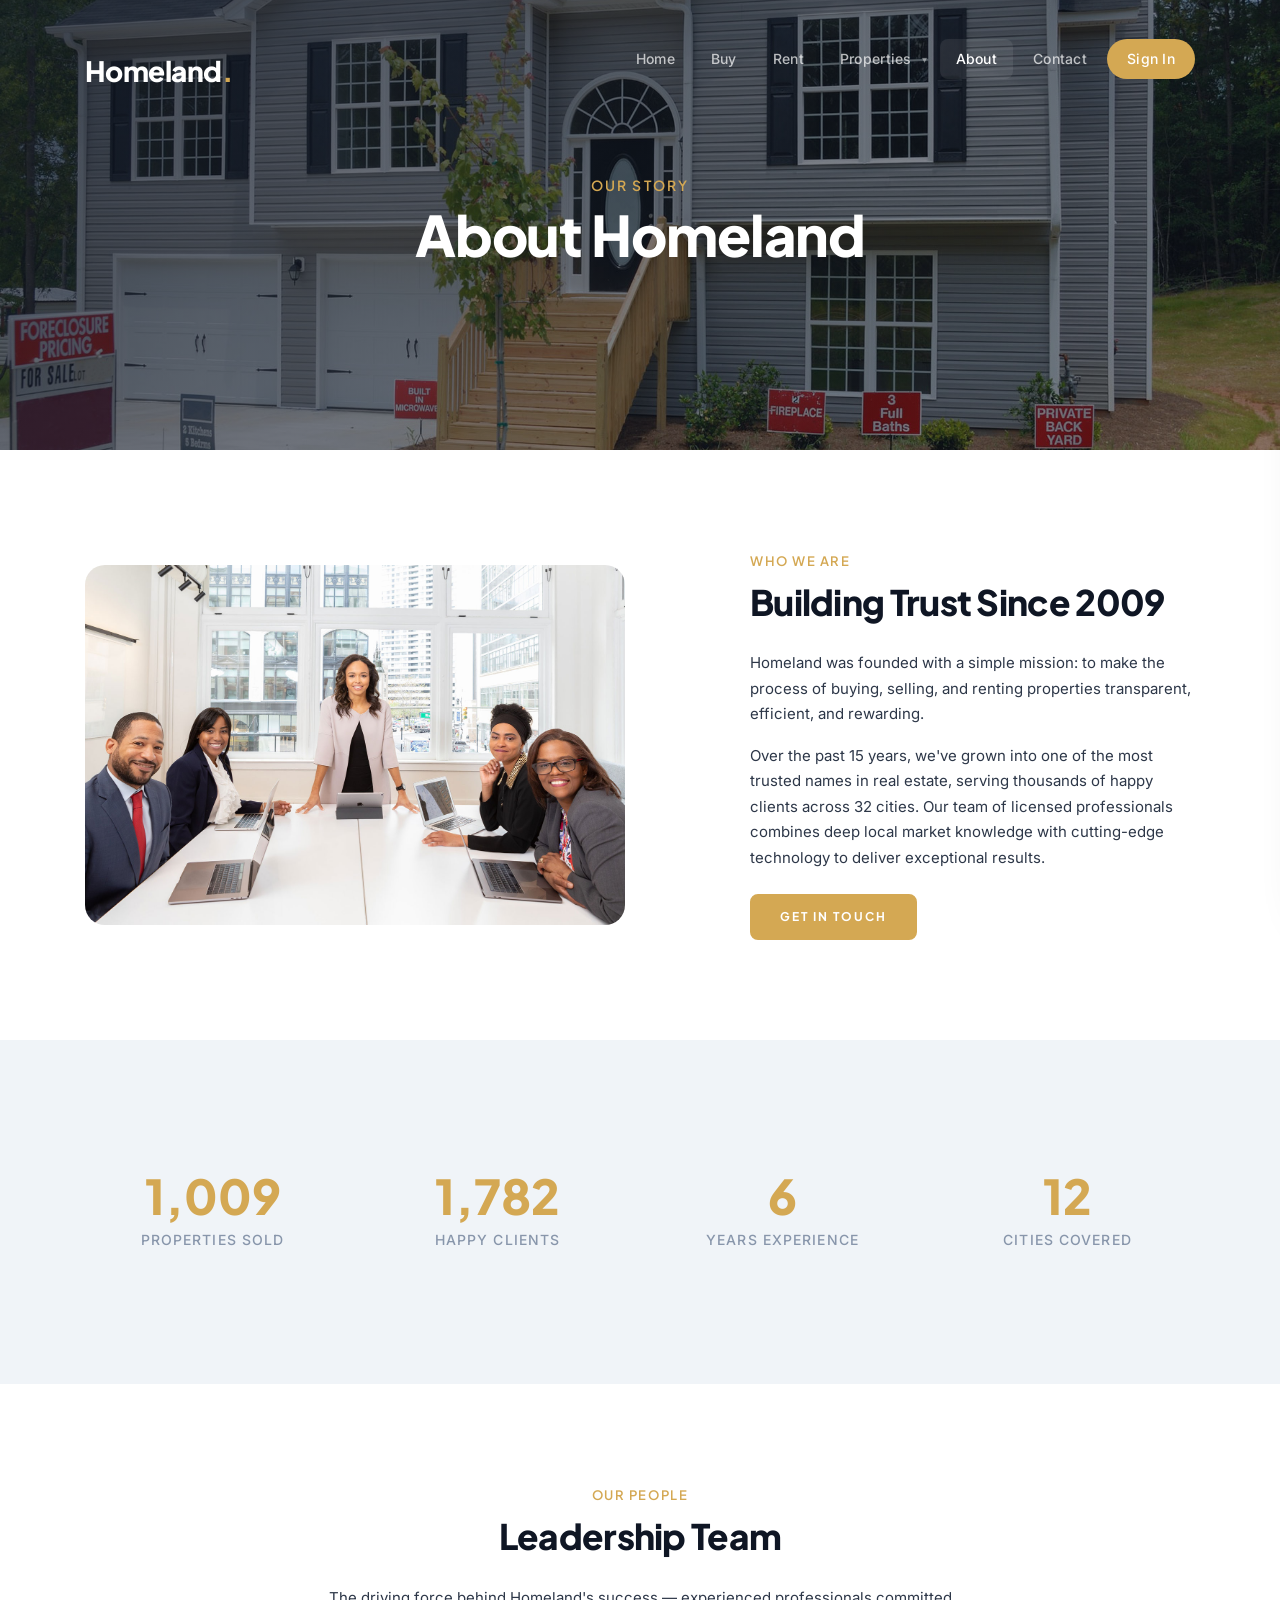
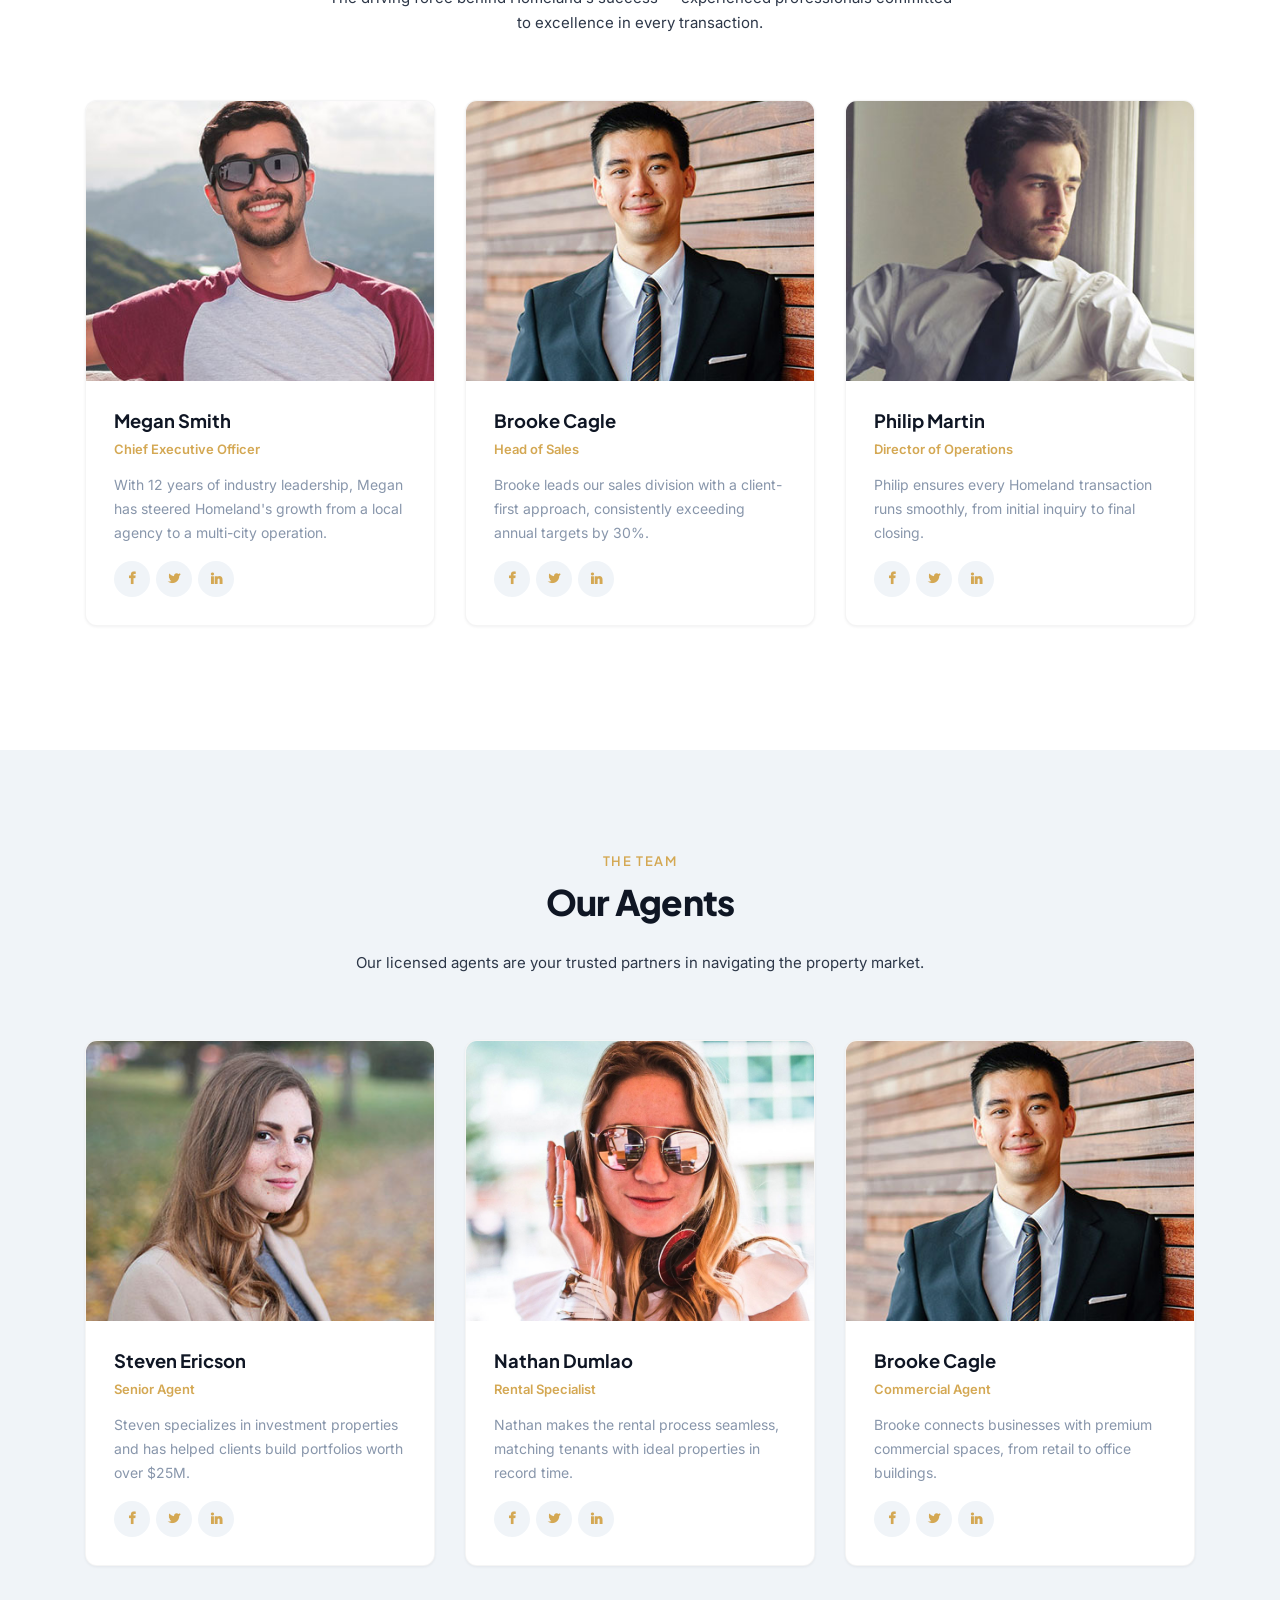
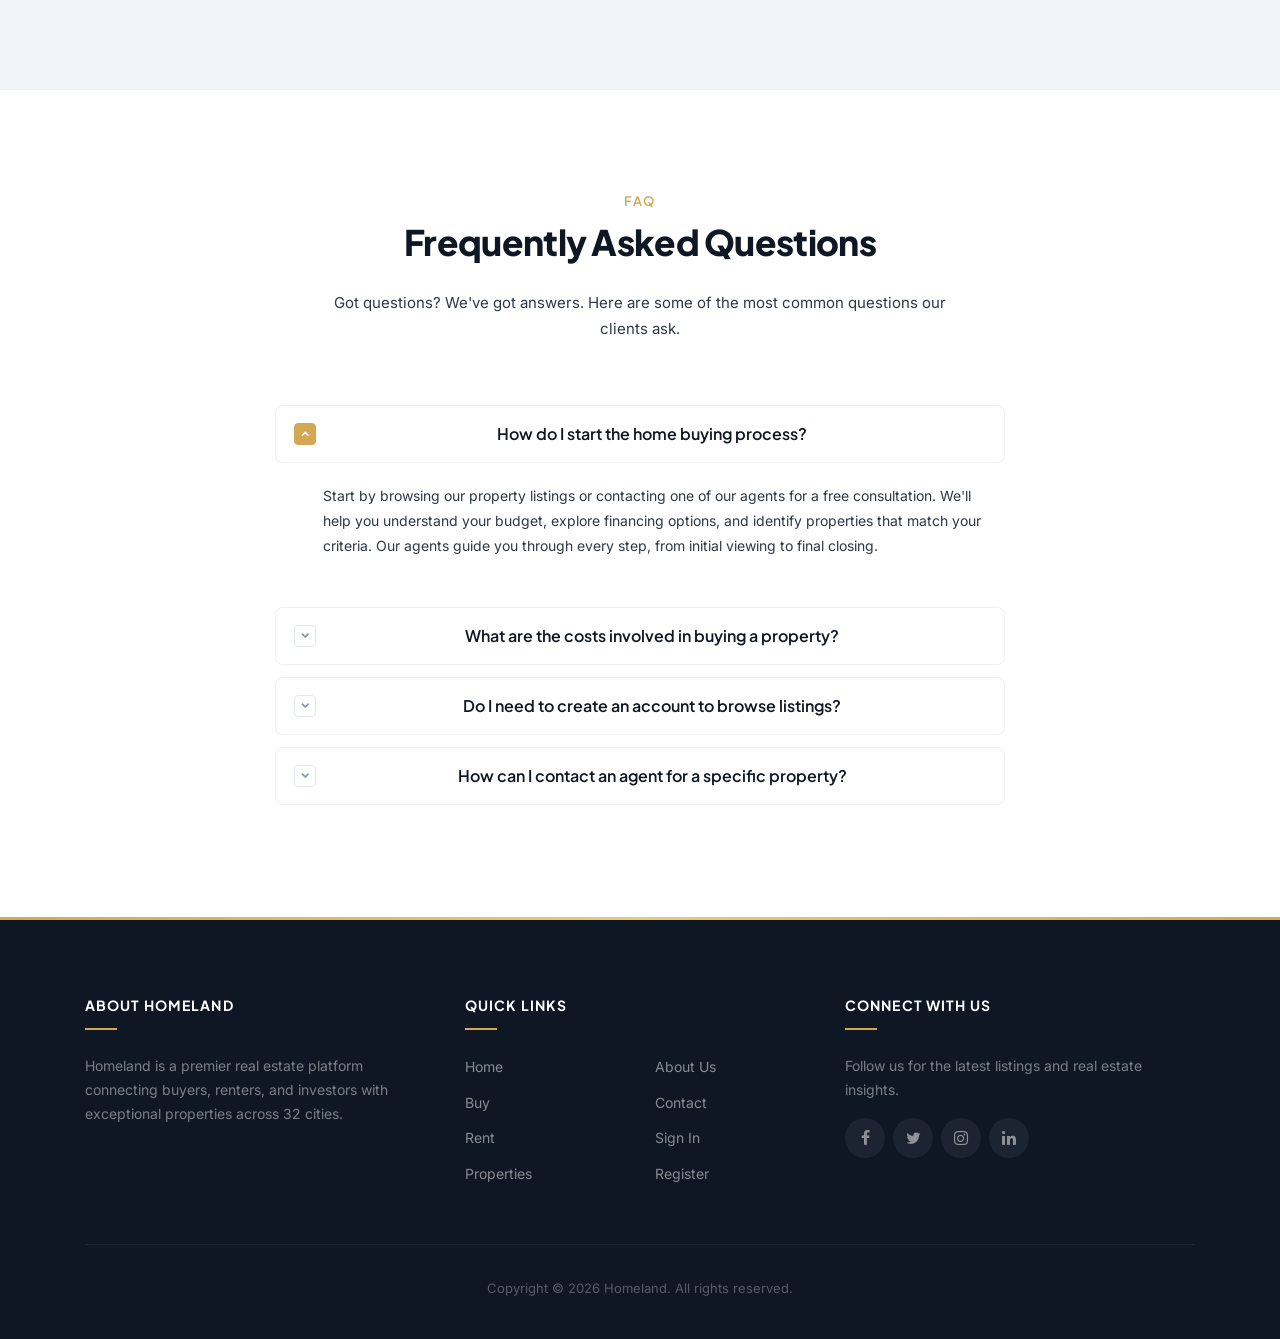
==== commit f89a9ad5: "chore: migrate Bootstrap and Popper.js from local files to CDN with SRI hashes" ====
--- a/about.html
+++ b/about.html
@@ -9,7 +9,7 @@
     <link rel="preconnect" href="https://fonts.gstatic.com" crossorigin>
     <link href="https://fonts.googleapis.com/css2?family=Plus+Jakarta+Sans:wght@400;500;600;700;800&family=Inter:wght@400;500;600&display=swap" rel="stylesheet">
     <link rel="stylesheet" href="fonts/icomoon/style.css">
-    <link rel="stylesheet" href="css/bootstrap.min.css">
+    <link rel="stylesheet" href="https://cdn.jsdelivr.net/npm/bootstrap@4.6.2/dist/css/bootstrap.min.css" integrity="sha384-xOolHFLEh07PJGoPkLv1IbcEPTNtaed2xpHsD9ESMhqIYd0nLMwNLD69Npy4HI+N" crossorigin="anonymous">
     <link rel="stylesheet" href="css/owl.carousel.min.css">
     <link rel="stylesheet" href="css/owl.theme.default.min.css">
     <link rel="stylesheet" href="fonts/flaticon/font/flaticon.css">
@@ -171,8 +171,8 @@
   <script src="js/jquery-3.3.1.min.js"></script>
   <script src="js/jquery-migrate-3.0.1.min.js"></script>
   <script src="js/jquery-ui.js"></script>
-  <script src="js/popper.min.js"></script>
-  <script src="js/bootstrap.min.js"></script>
+  <script src="https://cdn.jsdelivr.net/npm/popper.js@1.16.1/dist/umd/popper.min.js" integrity="sha384-9/reFTGAW83EW2RDu2S0VKaIzap3H66lZH81PoYlFhbGU+6BZp6G7bd94AOUN395" crossorigin="anonymous"></script>
+  <script src="https://cdn.jsdelivr.net/npm/bootstrap@4.6.2/dist/js/bootstrap.min.js" integrity="sha384-+sLIOodYLS7CIrQpBjl+C7CHatG27Cx5JB09aeUMFOI+aAFuQ+a5Y5bL69s/KUOA" crossorigin="anonymous"></script>
   <script src="js/owl.carousel.min.js"></script>
   <script src="js/aos.js"></script>
   <script src="js/main.js"></script>
